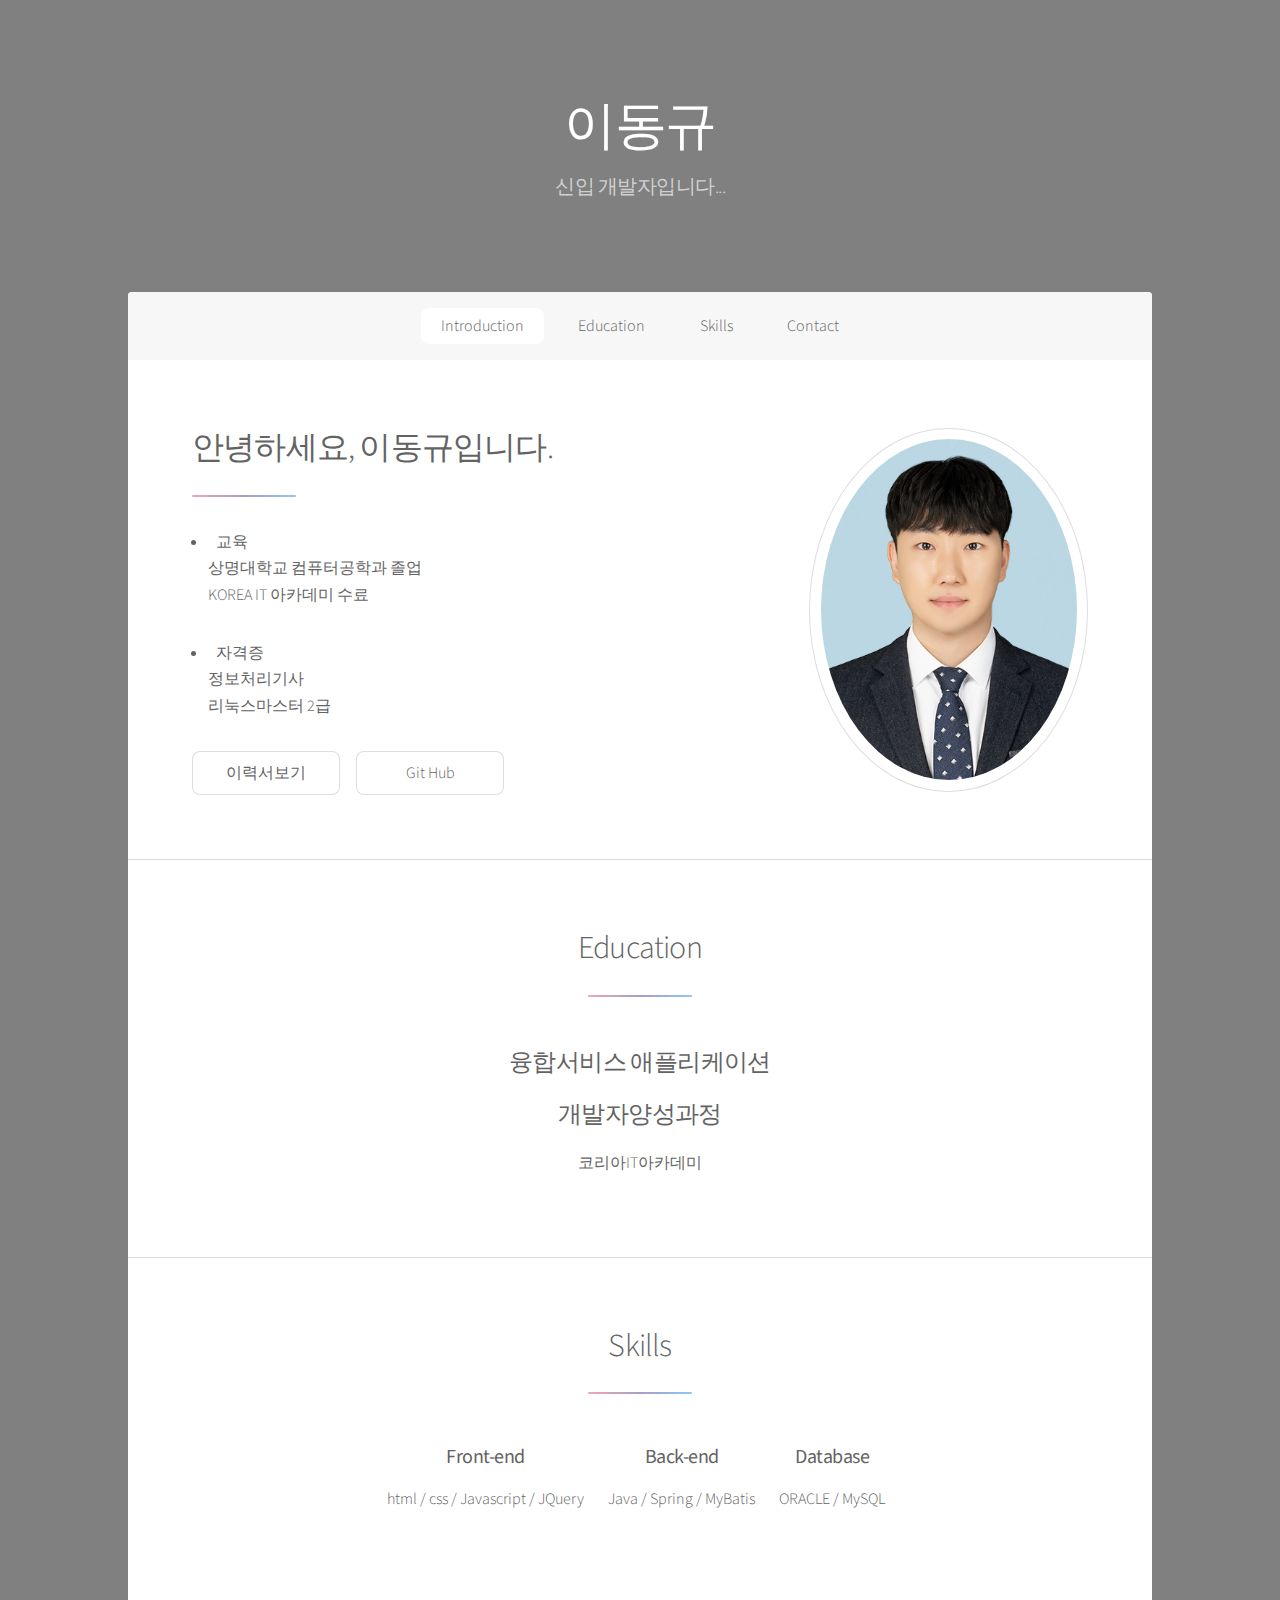
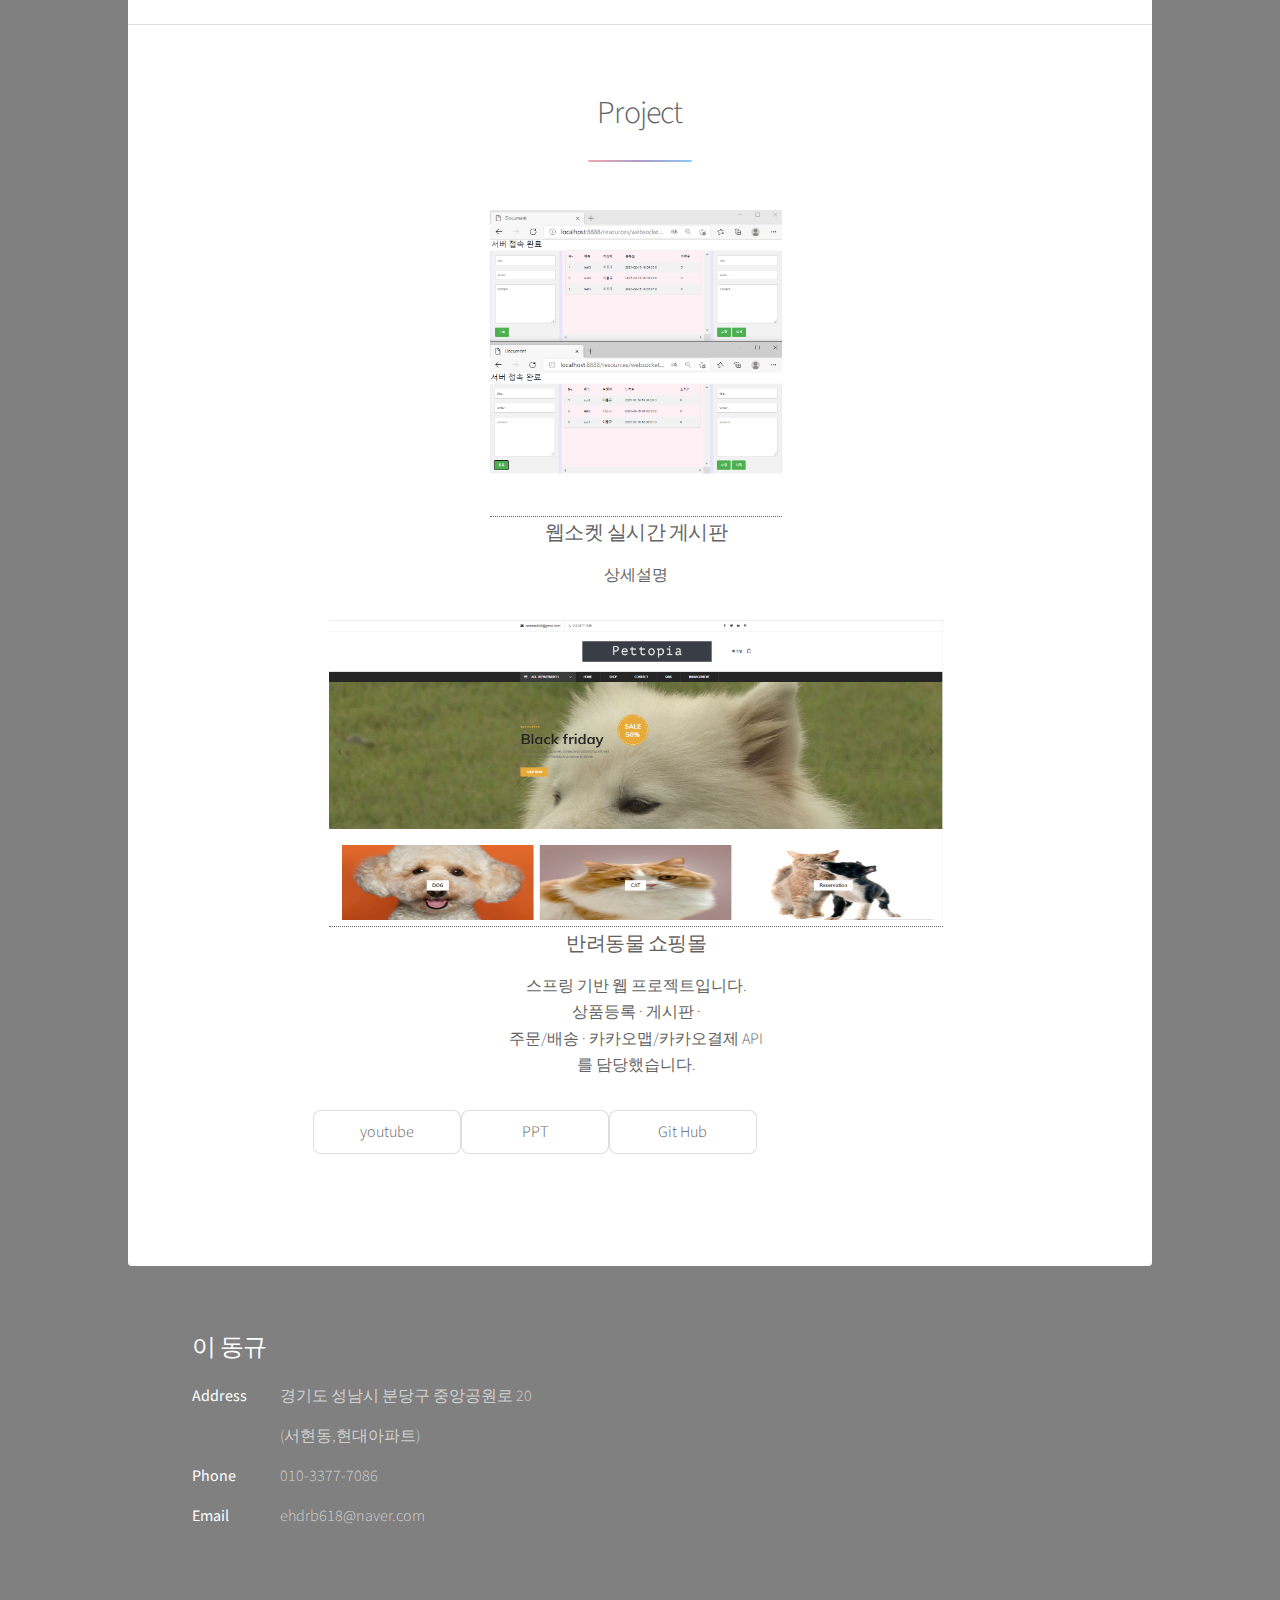
==== index.html @ 0d633e72 "update" ====
<!DOCTYPE HTML>
<!--
	Stellar by HTML5 UP
	html5up.net | @ajlkn
	Free for personal and commercial use under the CCA 3.0 license (html5up.net/license)
-->
<html>
	<head>
		<title>leedongkyu Resume</title>
		<meta charset="utf-8" />
		<meta name="viewport" content="width=device-width, initial-scale=1, user-scalable=no" />
		<link rel="stylesheet" href="assets/css/main.css" />
		<noscript><link rel="stylesheet" href="assets/css/noscript.css" /></noscript>
		<link rel="stylesheet" href="https://cdn.jsdelivr.net/npm/bootstrap@4.5.3/dist/css/bootstrap.min.css" integrity="sha384-TX8t27EcRE3e/ihU7zmQxVncDAy5uIKz4rEkgIXeMed4M0jlfIDPvg6uqKI2xXr2" crossorigin="anonymous">
	
	</head>
	<body class="is-preload">

		<!-- Wrapper -->
			<div id="wrapper">
				<!-- Header -->
					<header id="header" class="alt">
						<h1>이동규</h1>
						<p>신입 개발자입니다...</p>
					</header>
				<!-- Nav -->
					<nav id="nav">
						<ul>
							<li><a href="#intro" class="active">Introduction</a></li>
							<li><a href="#first">Education</a></li>
							<li><a href="#skills">Skills</a></li>
							<li><a href="#cta">Contact</a></li>
						</ul>
					</nav>
				<!-- Main -->
					<div id="main">

						<!-- Introduction -->
							<section id="intro" class="main">
								<div class="spotlight">
									<div class="content">
										<header class="major">
											<h2>안녕하세요, 이동규입니다.</h2>
										</header>
										<ul>
											<li>교육</li>
												상명대학교 컴퓨터공학과 졸업<br>
												KOREA IT 아카데미 수료
												<p></p>
											<li>자격증</li>
												정보처리기사<br>
												리눅스마스터 2급
												<p></p>
										</ul>

										<ul class="actions">
											<li><a href="./resume/Resume.pdf" target="_blank" class="button">이력서보기</a></li>
											<li><a href="https://github.com/qowoeo948" target="_blank" class="button">Git Hub</a></li>
										</ul>
									</div>
									<span class="image"><img src="images/myphoto.jpg" style="overflow: hidden;"/></span>
								</div>
							</section>

						<!-- First Section -->
							<section id="first" class="main special">
								<header class="major"> 
									<h2>Education</h2>
								</header>
								<ul class="features">
									<li>
										<h2>융합서비스 애플리케이션</h2>
										<h2>개발자양성과정</h2>
										<p>코리아IT아카데미</p>
									</li>
								</ul>
							</section>

						<!-- Second Section -->
						<section id="#skills" class="main special">
							<header class="major">
								<h2>Skills</h2>
							</header>
							<div class="features row">
								<article class="col-lg-5">
									<span class="icon fa-file-code"></span>
									<div class="content">
										<h3><strong>Front-end</strong></h3>
										<p>html / css / Javascript / JQuery</p>
									</div>
								</article>
								<article class="col-lg-5">
									<span class="icon brands solid fa-java"></span>
									<div class="content">
										<h3><strong>Back-end</strong></h3>
										<p>Java / Spring / MyBatis</p>
									</div>
								</article>
								<article class="col-lg-5"> 
									<span class="icon solid fa-database"></span>
									<div class="content">
										<h3><strong>Database</strong></h3>
										<p>ORACLE / MySQL</p>
									</div>
								</article>
							</div>
						</section>

						<!-- Get Started -->
							<section id="cta" class="main special">
								<header class="major">
									<h2>Project</h2>
								</header>
								<div class="features row">
									<article class="col-lg-5">
										<a>
											<img src="images/board.PNG" style="width:100%; height:300px;">
										</a>
										<div class="content">
											<h3 class="ko" style="font-size: 20px;"><strong>웹소켓 실시간 게시판</strong></h3>
											<p class="ko" style="font-size: 16px;">
												상세설명
											</p>
										</div>
									</article>

									<article class="col-lg-5">
										<a>
											<img src="images/promain.PNG" style="width:100%; height:300px;">
										</a>
										<div class="content">
											<div class="content mb-4">
												<h3 class="ko"><strong>반려동물 쇼핑몰</strong></h3>
												<p class="ko" style="font-size: 16px;">
													스프링 기반 웹 프로젝트입니다. <br>
													상품등록 · 게시판 · <br>
													주문/배송 · 카카오맵/카카오결제 API <br>
													를 담당했습니다.
												</p>
											</div>
											<ul class="actions" >
												<a href="https://www.youtube.com/watch?v=MXTzlnQUb7g" target="_blank" class="button">youtube</a>
												<a href="./resume/이동규_PetShop(Spring Project)-이동규_01.29.pdf" target="_blank" class="button">PPT</a>
												<a href="https://github.com/qowoeo948/Spring_Project_Petshop" target="_blank" class="button">Git Hub</a>
											</ul>
										</div>
									</article>
								</div>
							</section>
							

					</div>

				<!-- Footer -->
					<footer id="footer">

						<section>
							<h2>이 동규</h2>
							<dl class="alt ko">
								<dt>Address</dt>
								<dd>경기도 성남시 분당구 중앙공원로 20</dd>
								<dd>(서현동,현대아파트)</dd>
								<dt>Phone</dt>
								<dd>010-3377-7086</dd>
								<dt>Email</dt>
								<dd>ehdrb618@naver.com</a></dd>
							</dl>
						</section>
					</footer>

			</div>

		<!-- Scripts -->
			<script src="assets/js/jquery.min.js"></script>
			<script src="assets/js/jquery.scrollex.min.js"></script>
			<script src="assets/js/jquery.scrolly.min.js"></script>
			<script src="assets/js/browser.min.js"></script>
			<script src="assets/js/breakpoints.min.js"></script>
			<script src="assets/js/util.js"></script>
			<script src="assets/js/main.js"></script>

	</body>
</html>
---- assets/css/main.css ----
@import url(fontawesome-all.min.css);
@import "https://fonts.googleapis.com/css?family=Source+Sans+Pro:300,400";

/*
	Stellar by HTML5 UP
	html5up.net | @ajlkn
	Free for personal and commercial use under the CCA 3.0 license (html5up.net/license)
*/

html,
body,
div,
span,
applet,
object,
iframe,
h1,
h2,
h3,
h4,
h5,
h6,
p,
blockquote,
pre,
a,
abbr,
acronym,
address,
big,
cite,
code,
del,
dfn,
em,
img,
ins,
kbd,
q,
s,
samp,
small,
strike,
strong,
sub,
sup,
tt,
var,
b,
u,
i,
center,
dl,
dt,
dd,
ol,
ul,
li,
fieldset,
form,
label,
legend,
table,
caption,
tbody,
tfoot,
thead,
tr,
th,
td,
article,
aside,
canvas,
details,
embed,
figure,
figcaption,
footer,
header,
hgroup,
menu,
nav,
output,
ruby,
section,
summary,
time,
mark,
audio,
video {
  margin: 0;
  padding: 0;
  border: 0;
  font-size: 100%;
  font: inherit;
  vertical-align: baseline;
}

article,
aside,
details,
figcaption,
figure,
footer,
header,
hgroup,
menu,
nav,
section {
  display: block;
}

body {
  line-height: 1;
}

ol,
ul {
  list-style: none;
}

blockquote,
q {
  quotes: none;
}

blockquote:before,
blockquote:after,
q:before,
q:after {
  content: "";
  content: none;
}

table {
  border-collapse: collapse;
  border-spacing: 0;
}

body {
  -webkit-text-size-adjust: none;
}

mark {
  background-color: transparent;
  color: inherit;
}

input::-moz-focus-inner {
  border: 0;
  padding: 0;
}

input,
select,
textarea {
  -moz-appearance: none;
  -webkit-appearance: none;
  -ms-appearance: none;
  appearance: none;
}

/* Basic */

@-ms-viewport {
  width: device-width;
}

body {
  -ms-overflow-style: scrollbar;
}

@media screen and (max-width: 480px) {
  html,
  body {
    min-width: 320px;
  }
}

html {
  box-sizing: border-box;
}

*,
*:before,
*:after {
  box-sizing: inherit;
}


body.is-preload *,
body.is-preload *:before,
body.is-preload *:after {
  -moz-animation: none !important;
  -webkit-animation: none !important;
  -ms-animation: none !important;
  animation: none !important;
  -moz-transition: none !important;
  -webkit-transition: none !important;
  -ms-transition: none !important;
  transition: none !important;
}

/* Type */

body {
  background-color: gray  !important;
  color: rgba(255, 255, 255, 0.65);
}

body,
input,
select,
textarea {
  font-family: "Source Sans Pro", Helvetica, sans-serif;
  font-size: 17pt;
  font-weight: 300;
  line-height: 1.65;
}

@media screen and (max-width: 1680px) {
  body,
  input,
  select,
  textarea {
    font-size: 14pt;
  }
}

@media screen and (max-width: 1280px) {
  body,
  input,
  select,
  textarea {
    font-size: 12pt;
  }
}

@media screen and (max-width: 360px) {
  body,
  input,
  select,
  textarea {
    font-size: 11pt;
  }
}

a {
  -moz-transition: color 0.2s ease, border-bottom 0.2s ease;
  -webkit-transition: color 0.2s ease, border-bottom 0.2s ease;
  -ms-transition: color 0.2s ease, border-bottom 0.2s ease;
  transition: color 0.2s ease, border-bottom 0.2s ease;
  text-decoration: none;
  border-bottom: dotted 1px;
  color: inherit;
}

a:hover {
  border-bottom-color: transparent;
}

strong,
b {
  font-weight: 400;
}

em,
i {
  font-style: italic;
}

p {
  margin: 0 0 2em 0;
}

p.content {
  -moz-columns: 20em 2;
  -webkit-columns: 20em 2;
  -ms-columns: 20em 2;
  columns: 20em 2;
  -moz-column-gap: 2em;
  -webkit-column-gap: 2em;
  -ms-column-gap: 2em;
  column-gap: 2em;
  text-align: justify;
}

h1,
h2,
h3,
h4,
h5,
h6 {
  font-weight: 300;
  line-height: 1.5;
  margin: 0 0 0.7em 0;
  letter-spacing: -0.025em;
}

h1 a,
h2 a,
h3 a,
h4 a,
h5 a,
h6 a {
  color: inherit;
  text-decoration: none;
}

h1 {
  font-size: 2.5em;
  line-height: 1.2;
}

h2 {
  font-size: 1.5em;
}

h3 {
  font-size: 1.25em;
}

h4 {
  font-size: 1.1em;
}

h5 {
  font-size: 0.9em;
}

h6 {
  font-size: 0.7em;
}

@media screen and (max-width: 736px) {
  h1 {
    font-size: 2em;
  }
}

sub {
  font-size: 0.8em;
  position: relative;
  top: 0.5em;
}

sup {
  font-size: 0.8em;
  position: relative;
  top: -0.5em;
}

blockquote {
  border-left: solid 4px;
  font-style: italic;
  margin: 0 0 2em 0;
  padding: 0.5em 0 0.5em 2em;
}

code {
  border-radius: 8px;
  border: solid 1px;
  font-family: "Courier New", monospace;
  font-size: 0.9em;
  margin: 0 0.25em;
  padding: 0.25em 0.65em;
}

pre {
  -webkit-overflow-scrolling: touch;
  font-family: "Courier New", monospace;
  font-size: 0.9em;
  margin: 0 0 2em 0;
}

pre code {
  display: block;
  line-height: 1.75;
  padding: 1em 1.5em;
  overflow-x: auto;
}

hr {
  border: 0;
  border-bottom: solid 1px;
  margin: 2em 0;
}

hr.major {
  margin: 3em 0;
}

.align-left {
  text-align: left;
}

.align-center {
  text-align: center;
}

.align-right {
  text-align: right;
}

input,
select,
textarea {
  color: #ffffff;
}

a:hover {
  color: #ffffff;
}

strong,
b {
  color: #ffffff;
}

h1,
h2,
h3,
h4,
h5,
h6 {
  color: #ffffff;
}

blockquote {
  border-left-color: rgba(255, 255, 255, 0.35);
}

code {
  background: rgba(255, 255, 255, 0.075);
  border-color: rgba(255, 255, 255, 0.35);
}

hr {
  border-bottom-color: rgba(255, 255, 255, 0.35);
}

/* Row */

.row {
  display: flex;
  flex-wrap: wrap;
  box-sizing: border-box;
  align-items: stretch;
}

.row > * {
  box-sizing: border-box;
}

.row.gtr-uniform > * > :last-child {
  margin-bottom: 0;
}

.row.aln-left {
  justify-content: flex-start;
}

.row.aln-center {
  justify-content: center;
}

.row.aln-right {
  justify-content: flex-end;
}

.row.aln-top {
  align-items: flex-start;
}

.row.aln-middle {
  align-items: center;
}

.row.aln-bottom {
  align-items: flex-end;
}

.row > .imp {
  order: -1;
}

.row > .col-1 {
  width: 8.33333%;
}

.row > .off-1 {
  margin-left: 8.33333%;
}

.row > .col-2 {
  width: 16.66667%;
}

.row > .off-2 {
  margin-left: 16.66667%;
}

.row > .col-3 {
  width: 25%;
}

.row > .off-3 {
  margin-left: 25%;
}

.row > .col-4 {
  width: 33.33333%;
}

.row > .off-4 {
  margin-left: 33.33333%;
}

.row > .col-5 {
  width: 41.66667%;
}

.row > .off-5 {
  margin-left: 41.66667%;
}

.row > .col-6 {
  width: 50%;
}

.row > .off-6 {
  margin-left: 50%;
}

.row > .col-7 {
  width: 58.33333%;
}

.row > .off-7 {
  margin-left: 58.33333%;
}

.row > .col-8 {
  width: 66.66667%;
}

.row > .off-8 {
  margin-left: 66.66667%;
}

.row > .col-9 {
  width: 75%;
}

.row > .off-9 {
  margin-left: 75%;
}

.row > .col-10 {
  width: 83.33333%;
}

.row > .off-10 {
  margin-left: 83.33333%;
}

.row > .col-11 {
  width: 91.66667%;
}

.row > .off-11 {
  margin-left: 91.66667%;
}

.row > .col-12 {
  width: 100%;
}

.row > .off-12 {
  margin-left: 100%;
}

.row.gtr-0 {
  margin-top: 0;
  margin-left: 0em;
}

.row.gtr-0 > * {
  padding: 0 0 0 0em;
}

.row.gtr-0.gtr-uniform {
  margin-top: 0em;
}

.row.gtr-0.gtr-uniform > * {
  padding-top: 0em;
}

.row.gtr-25 {
  margin-top: 0;
  margin-left: -0.375em;
}

.row.gtr-25 > * {
  padding: 0 0 0 0.375em;
}

.row.gtr-25.gtr-uniform {
  margin-top: -0.375em;
}

.row.gtr-25.gtr-uniform > * {
  padding-top: 0.375em;
}

.row.gtr-50 {
  margin-top: 0;
  margin-left: -0.75em;
}

.row.gtr-50 > * {
  padding: 0 0 0 0.75em;
}

.row.gtr-50.gtr-uniform {
  margin-top: -0.75em;
}

.row.gtr-50.gtr-uniform > * {
  padding-top: 0.75em;
}

.row {
  margin-top: 0;
  margin-left: -1.5em;
}

.row > * {
  padding: 0 0 0 1.5em;
}

.row.gtr-uniform {
  margin-top: -1.5em;
}

.row.gtr-uniform > * {
  padding-top: 1.5em;
}

.row.gtr-150 {
  margin-top: 0;
  margin-left: -2.25em;
}

.row.gtr-150 > * {
  padding: 0 0 0 2.25em;
}

.row.gtr-150.gtr-uniform {
  margin-top: -2.25em;
}

.row.gtr-150.gtr-uniform > * {
  padding-top: 2.25em;
}

.row.gtr-200 {
  margin-top: 0;
  margin-left: -3em;
}

.row.gtr-200 > * {
  padding: 0 0 0 3em;
}

.row.gtr-200.gtr-uniform {
  margin-top: -3em;
}

.row.gtr-200.gtr-uniform > * {
  padding-top: 3em;
}

@media screen and (max-width: 1680px) {
  .row {
    display: flex;
    flex-wrap: wrap;
    box-sizing: border-box;
    align-items: stretch;
  }

  .row > * {
    box-sizing: border-box;
  }

  .row.gtr-uniform > * > :last-child {
    margin-bottom: 0;
  }

  .row.aln-left {
    justify-content: flex-start;
  }

  .row.aln-center {
    justify-content: center;
  }

  .row.aln-right {
    justify-content: flex-end;
  }

  .row.aln-top {
    align-items: flex-start;
  }

  .row.aln-middle {
    align-items: center;
  }

  .row.aln-bottom {
    align-items: flex-end;
  }

  .row > .imp-xlarge {
    order: -1;
  }

  .row > .col-1-xlarge {
    width: 8.33333%;
  }

  .row > .off-1-xlarge {
    margin-left: 8.33333%;
  }

  .row > .col-2-xlarge {
    width: 16.66667%;
  }

  .row > .off-2-xlarge {
    margin-left: 16.66667%;
  }

  .row > .col-3-xlarge {
    width: 25%;
  }

  .row > .off-3-xlarge {
    margin-left: 25%;
  }

  .row > .col-4-xlarge {
    width: 33.33333%;
  }

  .row > .off-4-xlarge {
    margin-left: 33.33333%;
  }

  .row > .col-5-xlarge {
    width: 41.66667%;
  }

  .row > .off-5-xlarge {
    margin-left: 41.66667%;
  }

  .row > .col-6-xlarge {
    width: 50%;
  }

  .row > .off-6-xlarge {
    margin-left: 50%;
  }

  .row > .col-7-xlarge {
    width: 58.33333%;
  }

  .row > .off-7-xlarge {
    margin-left: 58.33333%;
  }

  .row > .col-8-xlarge {
    width: 66.66667%;
  }

  .row > .off-8-xlarge {
    margin-left: 66.66667%;
  }

  .row > .col-9-xlarge {
    width: 75%;
  }

  .row > .off-9-xlarge {
    margin-left: 75%;
  }

  .row > .col-10-xlarge {
    width: 83.33333%;
  }

  .row > .off-10-xlarge {
    margin-left: 83.33333%;
  }

  .row > .col-11-xlarge {
    width: 91.66667%;
  }

  .row > .off-11-xlarge {
    margin-left: 91.66667%;
  }

  .row > .col-12-xlarge {
    width: 100%;
  }

  .row > .off-12-xlarge {
    margin-left: 100%;
  }

  .row.gtr-0 {
    margin-top: 0;
    margin-left: 0em;
  }

  .row.gtr-0 > * {
    padding: 0 0 0 0em;
  }

  .row.gtr-0.gtr-uniform {
    margin-top: 0em;
  }

  .row.gtr-0.gtr-uniform > * {
    padding-top: 0em;
  }

  .row.gtr-25 {
    margin-top: 0;
    margin-left: -0.375em;
  }

  .row.gtr-25 > * {
    padding: 0 0 0 0.375em;
  }

  .row.gtr-25.gtr-uniform {
    margin-top: -0.375em;
  }

  .row.gtr-25.gtr-uniform > * {
    padding-top: 0.375em;
  }

  .row.gtr-50 {
    margin-top: 0;
    margin-left: -0.75em;
  }

  .row.gtr-50 > * {
    padding: 0 0 0 0.75em;
  }

  .row.gtr-50.gtr-uniform {
    margin-top: -0.75em;
  }

  .row.gtr-50.gtr-uniform > * {
    padding-top: 0.75em;
  }

  .row {
    margin-top: 0;
    margin-left: -1.5em;
  }

  .row > * {
    padding: 0 0 0 1.5em;
  }

  .row.gtr-uniform {
    margin-top: -1.5em;
  }

  .row.gtr-uniform > * {
    padding-top: 1.5em;
  }

  .row.gtr-150 {
    margin-top: 0;
    margin-left: -2.25em;
  }

  .row.gtr-150 > * {
    padding: 0 0 0 2.25em;
  }

  .row.gtr-150.gtr-uniform {
    margin-top: -2.25em;
  }

  .row.gtr-150.gtr-uniform > * {
    padding-top: 2.25em;
  }

  .row.gtr-200 {
    margin-top: 0;
    margin-left: -3em;
  }

  .row.gtr-200 > * {
    padding: 0 0 0 3em;
  }

  .row.gtr-200.gtr-uniform {
    margin-top: -3em;
  }

  .row.gtr-200.gtr-uniform > * {
    padding-top: 3em;
  }
}

@media screen and (max-width: 1280px) {
  .row {
    display: flex;
    flex-wrap: wrap;
    box-sizing: border-box;
    align-items: stretch;
  }

  .row > * {
    box-sizing: border-box;
  }

  .row.gtr-uniform > * > :last-child {
    margin-bottom: 0;
  }

  .row.aln-left {
    justify-content: flex-start;
  }

  .row.aln-center {
    justify-content: center;
  }

  .row.aln-right {
    justify-content: flex-end;
  }

  .row.aln-top {
    align-items: flex-start;
  }

  .row.aln-middle {
    align-items: center;
  }

  .row.aln-bottom {
    align-items: flex-end;
  }

  .row > .imp-large {
    order: -1;
  }

  .row > .col-1-large {
    width: 8.33333%;
  }

  .row > .off-1-large {
    margin-left: 8.33333%;
  }

  .row > .col-2-large {
    width: 16.66667%;
  }

  .row > .off-2-large {
    margin-left: 16.66667%;
  }

  .row > .col-3-large {
    width: 25%;
  }

  .row > .off-3-large {
    margin-left: 25%;
  }

  .row > .col-4-large {
    width: 33.33333%;
  }

  .row > .off-4-large {
    margin-left: 33.33333%;
  }

  .row > .col-5-large {
    width: 41.66667%;
  }

  .row > .off-5-large {
    margin-left: 41.66667%;
  }

  .row > .col-6-large {
    width: 50%;
  }

  .row > .off-6-large {
    margin-left: 50%;
  }

  .row > .col-7-large {
    width: 58.33333%;
  }

  .row > .off-7-large {
    margin-left: 58.33333%;
  }

  .row > .col-8-large {
    width: 66.66667%;
  }

  .row > .off-8-large {
    margin-left: 66.66667%;
  }

  .row > .col-9-large {
    width: 75%;
  }

  .row > .off-9-large {
    margin-left: 75%;
  }

  .row > .col-10-large {
    width: 83.33333%;
  }

  .row > .off-10-large {
    margin-left: 83.33333%;
  }

  .row > .col-11-large {
    width: 91.66667%;
  }

  .row > .off-11-large {
    margin-left: 91.66667%;
  }

  .row > .col-12-large {
    width: 100%;
  }

  .row > .off-12-large {
    margin-left: 100%;
  }

  .row.gtr-0 {
    margin-top: 0;
    margin-left: 0em;
  }

  .row.gtr-0 > * {
    padding: 0 0 0 0em;
  }

  .row.gtr-0.gtr-uniform {
    margin-top: 0em;
  }

  .row.gtr-0.gtr-uniform > * {
    padding-top: 0em;
  }

  .row.gtr-25 {
    margin-top: 0;
    margin-left: -0.375em;
  }

  .row.gtr-25 > * {
    padding: 0 0 0 0.375em;
  }

  .row.gtr-25.gtr-uniform {
    margin-top: -0.375em;
  }

  .row.gtr-25.gtr-uniform > * {
    padding-top: 0.375em;
  }

  .row.gtr-50 {
    margin-top: 0;
    margin-left: -0.75em;
  }

  .row.gtr-50 > * {
    padding: 0 0 0 0.75em;
  }

  .row.gtr-50.gtr-uniform {
    margin-top: -0.75em;
  }

  .row.gtr-50.gtr-uniform > * {
    padding-top: 0.75em;
  }

  .row {
    margin-top: 0;
    margin-left: -1.5em;
  }

  .row > * {
    padding: 0 0 0 1.5em;
  }

  .row.gtr-uniform {
    margin-top: -1.5em;
  }

  .row.gtr-uniform > * {
    padding-top: 1.5em;
  }

  .row.gtr-150 {
    margin-top: 0;
    margin-left: -2.25em;
  }

  .row.gtr-150 > * {
    padding: 0 0 0 2.25em;
  }

  .row.gtr-150.gtr-uniform {
    margin-top: -2.25em;
  }

  .row.gtr-150.gtr-uniform > * {
    padding-top: 2.25em;
  }

  .row.gtr-200 {
    margin-top: 0;
    margin-left: -3em;
  }

  .row.gtr-200 > * {
    padding: 0 0 0 3em;
  }

  .row.gtr-200.gtr-uniform {
    margin-top: -3em;
  }

  .row.gtr-200.gtr-uniform > * {
    padding-top: 3em;
  }
}

@media screen and (max-width: 980px) {
  .row {
    display: flex;
    flex-wrap: wrap;
    box-sizing: border-box;
    align-items: stretch;
  }

  .row > * {
    box-sizing: border-box;
  }

  .row.gtr-uniform > * > :last-child {
    margin-bottom: 0;
  }

  .row.aln-left {
    justify-content: flex-start;
  }

  .row.aln-center {
    justify-content: center;
  }

  .row.aln-right {
    justify-content: flex-end;
  }

  .row.aln-top {
    align-items: flex-start;
  }

  .row.aln-middle {
    align-items: center;
  }

  .row.aln-bottom {
    align-items: flex-end;
  }

  .row > .imp-medium {
    order: -1;
  }

  .row > .col-1-medium {
    width: 8.33333%;
  }

  .row > .off-1-medium {
    margin-left: 8.33333%;
  }

  .row > .col-2-medium {
    width: 16.66667%;
  }

  .row > .off-2-medium {
    margin-left: 16.66667%;
  }

  .row > .col-3-medium {
    width: 25%;
  }

  .row > .off-3-medium {
    margin-left: 25%;
  }

  .row > .col-4-medium {
    width: 33.33333%;
  }

  .row > .off-4-medium {
    margin-left: 33.33333%;
  }

  .row > .col-5-medium {
    width: 41.66667%;
  }

  .row > .off-5-medium {
    margin-left: 41.66667%;
  }

  .row > .col-6-medium {
    width: 50%;
  }

  .row > .off-6-medium {
    margin-left: 50%;
  }

  .row > .col-7-medium {
    width: 58.33333%;
  }

  .row > .off-7-medium {
    margin-left: 58.33333%;
  }

  .row > .col-8-medium {
    width: 66.66667%;
  }

  .row > .off-8-medium {
    margin-left: 66.66667%;
  }

  .row > .col-9-medium {
    width: 75%;
  }

  .row > .off-9-medium {
    margin-left: 75%;
  }

  .row > .col-10-medium {
    width: 83.33333%;
  }

  .row > .off-10-medium {
    margin-left: 83.33333%;
  }

  .row > .col-11-medium {
    width: 91.66667%;
  }

  .row > .off-11-medium {
    margin-left: 91.66667%;
  }

  .row > .col-12-medium {
    width: 100%;
  }

  .row > .off-12-medium {
    margin-left: 100%;
  }

  .row.gtr-0 {
    margin-top: 0;
    margin-left: 0em;
  }

  .row.gtr-0 > * {
    padding: 0 0 0 0em;
  }

  .row.gtr-0.gtr-uniform {
    margin-top: 0em;
  }

  .row.gtr-0.gtr-uniform > * {
    padding-top: 0em;
  }

  .row.gtr-25 {
    margin-top: 0;
    margin-left: -0.375em;
  }

  .row.gtr-25 > * {
    padding: 0 0 0 0.375em;
  }

  .row.gtr-25.gtr-uniform {
    margin-top: -0.375em;
  }

  .row.gtr-25.gtr-uniform > * {
    padding-top: 0.375em;
  }

  .row.gtr-50 {
    margin-top: 0;
    margin-left: -0.75em;
  }

  .row.gtr-50 > * {
    padding: 0 0 0 0.75em;
  }

  .row.gtr-50.gtr-uniform {
    margin-top: -0.75em;
  }

  .row.gtr-50.gtr-uniform > * {
    padding-top: 0.75em;
  }

  .row {
    margin-top: 0;
    margin-left: -1.5em;
  }

  .row > * {
    padding: 0 0 0 1.5em;
  }

  .row.gtr-uniform {
    margin-top: -1.5em;
  }

  .row.gtr-uniform > * {
    padding-top: 1.5em;
  }

  .row.gtr-150 {
    margin-top: 0;
    margin-left: -2.25em;
  }

  .row.gtr-150 > * {
    padding: 0 0 0 2.25em;
  }

  .row.gtr-150.gtr-uniform {
    margin-top: -2.25em;
  }

  .row.gtr-150.gtr-uniform > * {
    padding-top: 2.25em;
  }

  .row.gtr-200 {
    margin-top: 0;
    margin-left: -3em;
  }

  .row.gtr-200 > * {
    padding: 0 0 0 3em;
  }

  .row.gtr-200.gtr-uniform {
    margin-top: -3em;
  }

  .row.gtr-200.gtr-uniform > * {
    padding-top: 3em;
  }
}

@media screen and (max-width: 736px) {
  .row {
    display: flex;
    flex-wrap: wrap;
    box-sizing: border-box;
    align-items: stretch;
  }

  .row > * {
    box-sizing: border-box;
  }

  .row.gtr-uniform > * > :last-child {
    margin-bottom: 0;
  }

  .row.aln-left {
    justify-content: flex-start;
  }

  .row.aln-center {
    justify-content: center;
  }

  .row.aln-right {
    justify-content: flex-end;
  }

  .row.aln-top {
    align-items: flex-start;
  }

  .row.aln-middle {
    align-items: center;
  }

  .row.aln-bottom {
    align-items: flex-end;
  }

  .row > .imp-small {
    order: -1;
  }

  .row > .col-1-small {
    width: 8.33333%;
  }

  .row > .off-1-small {
    margin-left: 8.33333%;
  }

  .row > .col-2-small {
    width: 16.66667%;
  }

  .row > .off-2-small {
    margin-left: 16.66667%;
  }

  .row > .col-3-small {
    width: 25%;
  }

  .row > .off-3-small {
    margin-left: 25%;
  }

  .row > .col-4-small {
    width: 33.33333%;
  }

  .row > .off-4-small {
    margin-left: 33.33333%;
  }

  .row > .col-5-small {
    width: 41.66667%;
  }

  .row > .off-5-small {
    margin-left: 41.66667%;
  }

  .row > .col-6-small {
    width: 50%;
  }

  .row > .off-6-small {
    margin-left: 50%;
  }

  .row > .col-7-small {
    width: 58.33333%;
  }

  .row > .off-7-small {
    margin-left: 58.33333%;
  }

  .row > .col-8-small {
    width: 66.66667%;
  }

  .row > .off-8-small {
    margin-left: 66.66667%;
  }

  .row > .col-9-small {
    width: 75%;
  }

  .row > .off-9-small {
    margin-left: 75%;
  }

  .row > .col-10-small {
    width: 83.33333%;
  }

  .row > .off-10-small {
    margin-left: 83.33333%;
  }

  .row > .col-11-small {
    width: 91.66667%;
  }

  .row > .off-11-small {
    margin-left: 91.66667%;
  }

  .row > .col-12-small {
    width: 100%;
  }

  .row > .off-12-small {
    margin-left: 100%;
  }

  .row.gtr-0 {
    margin-top: 0;
    margin-left: 0em;
  }

  .row.gtr-0 > * {
    padding: 0 0 0 0em;
  }

  .row.gtr-0.gtr-uniform {
    margin-top: 0em;
  }

  .row.gtr-0.gtr-uniform > * {
    padding-top: 0em;
  }

  .row.gtr-25 {
    margin-top: 0;
    margin-left: -0.25em;
  }

  .row.gtr-25 > * {
    padding: 0 0 0 0.25em;
  }

  .row.gtr-25.gtr-uniform {
    margin-top: -0.25em;
  }

  .row.gtr-25.gtr-uniform > * {
    padding-top: 0.25em;
  }

  .row.gtr-50 {
    margin-top: 0;
    margin-left: -0.5em;
  }

  .row.gtr-50 > * {
    padding: 0 0 0 0.5em;
  }

  .row.gtr-50.gtr-uniform {
    margin-top: -0.5em;
  }

  .row.gtr-50.gtr-uniform > * {
    padding-top: 0.5em;
  }

  .row {
    margin-top: 0;
    margin-left: -1em;
  }

  .row > * {
    padding: 0 0 0 1em;
  }

  .row.gtr-uniform {
    margin-top: -1em;
  }

  .row.gtr-uniform > * {
    padding-top: 1em;
  }

  .row.gtr-150 {
    margin-top: 0;
    margin-left: -1.5em;
  }

  .row.gtr-150 > * {
    padding: 0 0 0 1.5em;
  }

  .row.gtr-150.gtr-uniform {
    margin-top: -1.5em;
  }

  .row.gtr-150.gtr-uniform > * {
    padding-top: 1.5em;
  }

  .row.gtr-200 {
    margin-top: 0;
    margin-left: -2em;
  }

  .row.gtr-200 > * {
    padding: 0 0 0 2em;
  }

  .row.gtr-200.gtr-uniform {
    margin-top: -2em;
  }

  .row.gtr-200.gtr-uniform > * {
    padding-top: 2em;
  }
}

@media screen and (max-width: 480px) {
  .row {
    display: flex;
    flex-wrap: wrap;
    box-sizing: border-box;
    align-items: stretch;
  }

  .row > * {
    box-sizing: border-box;
  }

  .row.gtr-uniform > * > :last-child {
    margin-bottom: 0;
  }

  .row.aln-left {
    justify-content: flex-start;
  }

  .row.aln-center {
    justify-content: center;
  }

  .row.aln-right {
    justify-content: flex-end;
  }

  .row.aln-top {
    align-items: flex-start;
  }

  .row.aln-middle {
    align-items: center;
  }

  .row.aln-bottom {
    align-items: flex-end;
  }

  .row > .imp-xsmall {
    order: -1;
  }

  .row > .col-1-xsmall {
    width: 8.33333%;
  }

  .row > .off-1-xsmall {
    margin-left: 8.33333%;
  }

  .row > .col-2-xsmall {
    width: 16.66667%;
  }

  .row > .off-2-xsmall {
    margin-left: 16.66667%;
  }

  .row > .col-3-xsmall {
    width: 25%;
  }

  .row > .off-3-xsmall {
    margin-left: 25%;
  }

  .row > .col-4-xsmall {
    width: 33.33333%;
  }

  .row > .off-4-xsmall {
    margin-left: 33.33333%;
  }

  .row > .col-5-xsmall {
    width: 41.66667%;
  }

  .row > .off-5-xsmall {
    margin-left: 41.66667%;
  }

  .row > .col-6-xsmall {
    width: 50%;
  }

  .row > .off-6-xsmall {
    margin-left: 50%;
  }

  .row > .col-7-xsmall {
    width: 58.33333%;
  }

  .row > .off-7-xsmall {
    margin-left: 58.33333%;
  }

  .row > .col-8-xsmall {
    width: 66.66667%;
  }

  .row > .off-8-xsmall {
    margin-left: 66.66667%;
  }

  .row > .col-9-xsmall {
    width: 75%;
  }

  .row > .off-9-xsmall {
    margin-left: 75%;
  }

  .row > .col-10-xsmall {
    width: 83.33333%;
  }

  .row > .off-10-xsmall {
    margin-left: 83.33333%;
  }

  .row > .col-11-xsmall {
    width: 91.66667%;
  }

  .row > .off-11-xsmall {
    margin-left: 91.66667%;
  }

  .row > .col-12-xsmall {
    width: 100%;
  }

  .row > .off-12-xsmall {
    margin-left: 100%;
  }

  .row.gtr-0 {
    margin-top: 0;
    margin-left: 0em;
  }

  .row.gtr-0 > * {
    padding: 0 0 0 0em;
  }

  .row.gtr-0.gtr-uniform {
    margin-top: 0em;
  }

  .row.gtr-0.gtr-uniform > * {
    padding-top: 0em;
  }

  .row.gtr-25 {
    margin-top: 0;
    margin-left: -0.3125em;
  }

  .row.gtr-25 > * {
    padding: 0 0 0 0.3125em;
  }

  .row.gtr-25.gtr-uniform {
    margin-top: -0.3125em;
  }

  .row.gtr-25.gtr-uniform > * {
    padding-top: 0.3125em;
  }

  .row.gtr-50 {
    margin-top: 0;
    margin-left: -0.625em;
  }

  .row.gtr-50 > * {
    padding: 0 0 0 0.625em;
  }

  .row.gtr-50.gtr-uniform {
    margin-top: -0.625em;
  }

  .row.gtr-50.gtr-uniform > * {
    padding-top: 0.625em;
  }

  .row {
    margin-top: 0;
    margin-left: -1.25em;
  }

  .row > * {
    padding: 0 0 0 1.25em;
  }

  .row.gtr-uniform {
    margin-top: -1.25em;
  }

  .row.gtr-uniform > * {
    padding-top: 1.25em;
  }

  .row.gtr-150 {
    margin-top: 0;
    margin-left: -1.875em;
  }

  .row.gtr-150 > * {
    padding: 0 0 0 1.875em;
  }

  .row.gtr-150.gtr-uniform {
    margin-top: -1.875em;
  }

  .row.gtr-150.gtr-uniform > * {
    padding-top: 1.875em;
  }

  .row.gtr-200 {
    margin-top: 0;
    margin-left: -2.5em;
  }

  .row.gtr-200 > * {
    padding: 0 0 0 2.5em;
  }

  .row.gtr-200.gtr-uniform {
    margin-top: -2.5em;
  }

  .row.gtr-200.gtr-uniform > * {
    padding-top: 2.5em;
  }
}

/* Box */

.box {
  border-radius: 8px;
  border: solid;
  margin-bottom: 2em;
  padding: 1.5em;
}

.box > :last-child,
.box > :last-child > :last-child,
.box > :last-child > :last-child > :last-child {
  margin-bottom: 0;
}

.box.alt {
  border: 0;
  border-radius: 0;
  padding: 0;
}

.box {
  border-color: rgba(255, 255, 255, 0.35);
}

/* Button */

input[type="submit"],
input[type="reset"],
input[type="button"],
button,
.button {
  -moz-appearance: none;
  -webkit-appearance: none;
  -ms-appearance: none;
  appearance: none;
  -moz-transition: background-color 0.2s ease-in-out, color 0.2s ease-in-out;
  -webkit-transition: background-color 0.2s ease-in-out, color 0.2s ease-in-out;
  -ms-transition: background-color 0.2s ease-in-out, color 0.2s ease-in-out;
  transition: background-color 0.2s ease-in-out, color 0.2s ease-in-out;
  border-radius: 8px;
  border: 0;
  cursor: pointer;
  display: inline-block;
  font-weight: 300;
  height: 2.75em;
  line-height: 2.75em;
  min-width: 9.25em;
  padding: 0 1.5em;
  text-align: center;
  text-decoration: none;
  white-space: nowrap;
}

input[type="submit"].icon,
input[type="reset"].icon,
input[type="button"].icon,
button.icon,
.button.icon {
  padding-left: 1.35em;
}

input[type="submit"].icon:before,
input[type="reset"].icon:before,
input[type="button"].icon:before,
button.icon:before,
.button.icon:before {
  margin-right: 0.5em;
}

input[type="submit"].fit,
input[type="reset"].fit,
input[type="button"].fit,
button.fit,
.button.fit {
  width: 100%;
}

input[type="submit"].small,
input[type="reset"].small,
input[type="button"].small,
button.small,
.button.small {
  font-size: 0.8em;
}

input[type="submit"].large,
input[type="reset"].large,
input[type="button"].large,
button.large,
.button.large {
  font-size: 1.35em;
}

input[type="submit"].disabled,
input[type="submit"]:disabled,
input[type="reset"].disabled,
input[type="reset"]:disabled,
input[type="button"].disabled,
input[type="button"]:disabled,
button.disabled,
button:disabled,
.button.disabled,
.button:disabled {
  pointer-events: none;
  opacity: 0.25;
}

@media screen and (max-width: 736px) {
  input[type="submit"],
  input[type="reset"],
  input[type="button"],
  button,
  .button {
    min-width: 0;
  }
}

input[type="submit"],
input[type="reset"],
input[type="button"],
button,
.button {
  background-color: transparent;
  box-shadow: inset 0 0 0 1px rgba(255, 255, 255, 0.35);
  color: #ffffff !important;
}

input[type="submit"]:hover,
input[type="reset"]:hover,
input[type="button"]:hover,
button:hover,
.button:hover {
  background-color: rgba(255, 255, 255, 0.075);
}

input[type="submit"]:active,
input[type="reset"]:active,
input[type="button"]:active,
button:active,
.button:active {
  background-color: rgba(255, 255, 255, 0.2);
}

input[type="submit"].icon:before,
input[type="reset"].icon:before,
input[type="button"].icon:before,
button.icon:before,
.button.icon:before {
  color: rgba(255, 255, 255, 0.5);
}

input[type="submit"].primary,
input[type="reset"].primary,
input[type="button"].primary,
button.primary,
.button.primary {
  background-color: #8cc9f0;
  color: #ffffff !important;
  box-shadow: none;
}

input[type="submit"].primary:hover,
input[type="reset"].primary:hover,
input[type="button"].primary:hover,
button.primary:hover,
.button.primary:hover {
  background-color: #9acff2;
}

input[type="submit"].primary:active,
input[type="reset"].primary:active,
input[type="button"].primary:active,
button.primary:active,
.button.primary:active {
  background-color: #7ec3ee;
}

input[type="submit"].primary.icon:before,
input[type="reset"].primary.icon:before,
input[type="button"].primary.icon:before,
button.primary.icon:before,
.button.primary.icon:before {
  color: #ffffff !important;
}

/* Form */

form {
  margin: 0 0 2em 0;
}

label {
  display: block;
  font-size: 0.9em;
  font-weight: 400;
  margin: 0 0 1em 0;
}

input[type="text"],
input[type="password"],
input[type="email"],
select,
textarea {
  -moz-appearance: none;
  -webkit-appearance: none;
  -ms-appearance: none;
  appearance: none;
  border-radius: 8px;
  border: solid 1px;
  color: inherit;
  display: block;
  outline: 0;
  padding: 0 1em;
  text-decoration: none;
  width: 100%;
}

input[type="text"]:invalid,
input[type="password"]:invalid,
input[type="email"]:invalid,
select:invalid,
textarea:invalid {
  box-shadow: none;
}

select {
  background-size: 1.25rem;
  background-repeat: no-repeat;
  background-position: calc(100% - 1rem) center;
  height: 2.75em;
  padding-right: 2.75em;
  text-overflow: ellipsis;
}

select:focus::-ms-value {
  background-color: transparent;
}

select::-ms-expand {
  display: none;
}

input[type="text"],
input[type="password"],
input[type="email"],
select {
  height: 2.75em;
}

textarea {
  padding: 0.75em 1em;
}

input[type="checkbox"],
input[type="radio"] {
  -moz-appearance: none;
  -webkit-appearance: none;
  -ms-appearance: none;
  appearance: none;
  display: block;
  float: left;
  margin-right: -2em;
  opacity: 0;
  width: 1em;
  z-index: -1;
}

input[type="checkbox"] + label,
input[type="radio"] + label {
  text-decoration: none;
  cursor: pointer;
  display: inline-block;
  font-size: 1em;
  font-weight: 300;
  padding-left: 2.4em;
  padding-right: 0.75em;
  position: relative;
}

input[type="checkbox"] + label:before,
input[type="radio"] + label:before {
  -moz-osx-font-smoothing: grayscale;
  -webkit-font-smoothing: antialiased;
  display: inline-block;
  font-style: normal;
  font-variant: normal;
  text-rendering: auto;
  line-height: 1;
  text-transform: none !important;
  font-family: "Font Awesome 5 Free";
  font-weight: 900;
}

input[type="checkbox"] + label:before,
input[type="radio"] + label:before {
  border-radius: 8px;
  border: solid 1px;
  content: "";
  display: inline-block;
  font-size: 0.8em;
  height: 2.0625em;
  left: 0;
  line-height: 2.0625em;
  position: absolute;
  text-align: center;
  top: 0;
  width: 2.0625em;
}

input[type="checkbox"]:checked + label:before,
input[type="radio"]:checked + label:before {
  content: "\f00c";
}

input[type="checkbox"] + label:before {
  border-radius: 8px;
}

input[type="radio"] + label:before {
  border-radius: 100%;
}

::-webkit-input-placeholder {
  opacity: 1;
}

:-moz-placeholder {
  opacity: 1;
}

::-moz-placeholder {
  opacity: 1;
}

:-ms-input-placeholder {
  opacity: 1;
}

label {
  color: #ffffff;
}

input[type="text"],
input[type="password"],
input[type="email"],
select,
textarea {
  background-color: rgba(255, 255, 255, 0.075);
  border-color: rgba(255, 255, 255, 0.35);
}

input[type="text"]:focus,
input[type="password"]:focus,
input[type="email"]:focus,
select:focus,
textarea:focus {
  border-color: #8cc9f0;
  box-shadow: 0 0 0 1px #8cc9f0;
}

select {
  background-image: url("data:image/svg+xml;charset=utf8,%3Csvg xmlns='http://www.w3.org/2000/svg' width='40' height='40' preserveAspectRatio='none' viewBox='0 0 40 40'%3E%3Cpath d='M9.4,12.3l10.4,10.4l10.4-10.4c0.2-0.2,0.5-0.4,0.9-0.4c0.3,0,0.6,0.1,0.9,0.4l3.3,3.3c0.2,0.2,0.4,0.5,0.4,0.9 c0,0.4-0.1,0.6-0.4,0.9L20.7,31.9c-0.2,0.2-0.5,0.4-0.9,0.4c-0.3,0-0.6-0.1-0.9-0.4L4.3,17.3c-0.2-0.2-0.4-0.5-0.4-0.9 c0-0.4,0.1-0.6,0.4-0.9l3.3-3.3c0.2-0.2,0.5-0.4,0.9-0.4S9.1,12.1,9.4,12.3z' fill='rgba(255, 255, 255, 0.35)' /%3E%3C/svg%3E");
}

select option {
  color: #ffffff;
  background: #935d8c;
}

input[type="checkbox"] + label,
input[type="radio"] + label {
  color: rgba(255, 255, 255, 0.65);
}

input[type="checkbox"] + label:before,
input[type="radio"] + label:before {
  background: rgba(255, 255, 255, 0.075);
  border-color: rgba(255, 255, 255, 0.35);
}

input[type="checkbox"]:checked + label:before,
input[type="radio"]:checked + label:before {
  background-color: #ffffff;
  border-color: #ffffff;
  color: #935d8c;
}

input[type="checkbox"]:focus + label:before,
input[type="radio"]:focus + label:before {
  border-color: #8cc9f0;
  box-shadow: 0 0 0 1px #8cc9f0;
}

::-webkit-input-placeholder {
  color: rgba(255, 255, 255, 0.5) !important;
}

:-moz-placeholder {
  color: rgba(255, 255, 255, 0.5) !important;
}

::-moz-placeholder {
  color: rgba(255, 255, 255, 0.5) !important;
}

:-ms-input-placeholder {
  color: rgba(255, 255, 255, 0.5) !important;
}

.formerize-placeholder {
  color: rgba(255, 255, 255, 0.5) !important;
}

/* Icon */

.icon {
  text-decoration: none;
  -moz-transition: background-color 0.2s ease-in-out, color 0.2s ease-in-out;
  -webkit-transition: background-color 0.2s ease-in-out, color 0.2s ease-in-out;
  -ms-transition: background-color 0.2s ease-in-out, color 0.2s ease-in-out;
  transition: background-color 0.2s ease-in-out, color 0.2s ease-in-out;
  border-bottom: none;
  position: relative;
}

.icon:before {
  -moz-osx-font-smoothing: grayscale;
  -webkit-font-smoothing: antialiased;
  display: inline-block;
  font-style: normal;
  font-variant: normal;
  text-rendering: auto;
  line-height: 1;
  text-transform: none !important;
  font-family: "Font Awesome 5 Free";
  font-weight: 400;
}

.icon > .label {
  display: none;
}

.icon:before {
  line-height: solid;
}

.icon.solid:before {
  font-weight: 900;
}

.icon.brands:before {
  font-family: "Font Awesome 5 Brands";
}

.icon.major {
  border: solid 1px;
  display: inline-block;
  border-radius: 100%;
  padding: 0.65em;
  margin: 0 0 2em 0;
  cursor: default;
}

.icon.major:before {
  display: inline-block;
  font-size: 6.25rem;
  width: 2.25em;
  height: 2.25em;
  line-height: 2.2em;
  border-radius: 100%;
  border: solid 1px;
  text-align: center;
}

.icon.alt {
  display: inline-block;
  border: solid 1px;
  border-radius: 100%;
}

.icon.alt:before {
  display: block;
  font-size: 1.25em;
  width: 2em;
  height: 2em;
  text-align: center;
  line-height: 2em;
}

.icon.style1 {
  color: #efa8b0;
}

.icon.style2 {
  color: #c79cc8;
}

.icon.style3 {
  color: #a89cc8;
}

.icon.style4 {
  color: #9bb2e1;
}

.icon.style5 {
  color: #8cc9f0;
}

@media screen and (max-width: 1680px) {
  .icon.major:before {
    font-size: 5.5rem;
  }
}

@media screen and (max-width: 1280px) {
  .icon.major:before {
    font-size: 4.75rem;
  }
}

@media screen and (max-width: 736px) {
  .icon.major {
    margin: 0 0 1.5em 0;
    padding: 0.35em;
  }

  .icon.major:before {
    font-size: 3.5rem;
  }
}

.icon.major {
  border-color: rgba(255, 255, 255, 0.35);
}

.icon.major:before {
  border-color: rgba(255, 255, 255, 0.35);
}

.icon.alt {
  border-color: rgba(255, 255, 255, 0.35);
  color: #ffffff;
}

.icon.alt:hover {
  background-color: rgba(255, 255, 255, 0.075);
}

.icon.alt:active {
  background-color: rgba(255, 255, 255, 0.2);
}

/* Image */

.image {
  border-radius: 8px;
  border: 0;
  display: inline-block;
  position: relative;
}

.image img {
  border-radius: 8px;
  display: block;
}

.image.left,
.image.right {
  max-width: 40%;
}

.image.left img,
.image.right img {
  width: 100%;
}

.image.left {
  float: left;
  margin: 0 1.5em 1em 0;
  top: 0.25em;
}

.image.right {
  float: right;
  margin: 0 0 1em 1.5em;
  top: 0.25em;
}

.image.fit {
  display: block;
  margin: 0 0 2em 0;
  width: 100%;
}

.image.fit img {
  width: 100%;
}

.image.main {
  display: block;
  margin: 0 0 3em 0;
  width: 100%;
}

.image.main img {
  width: 100%;
}

/* List */

ol {
  list-style: decimal;
  margin: 0 0 2em 0;
  padding-left: 1.25em;
}

ol li {
  padding-left: 0.25em;
}

ul {
  list-style: disc;
  margin: 0 0 2em 0;
  padding-left: 1em;
}

ul li {
  padding-left: 0.5em;
}

ul.alt {
  list-style: none;
  padding-left: 0;
}

ul.alt li {
  border-top: solid 1px;
  padding: 0.5em 0;
}

ul.alt li:first-child {
  border-top: 0;
  padding-top: 0;
}

dl {
  margin: 0 0 2em 0;
}

dl dt {
  display: block;
  font-weight: 400;
  margin: 0 0 1em 0;
}

dl dd {
  margin-left: 2em;
}

dl.alt dt {
  display: block;
  width: 3em;
  margin: 0;
  clear: left;
  float: left;
}

dl.alt dd {
  margin: 0 0 0.85em 5.5em;
}

dl.alt:after {
  content: "";
  display: block;
  clear: both;
}

ul.alt li {
  border-top-color: rgba(255, 255, 255, 0.35);
}

dl dt {
  color: #ffffff;
}

/* Actions */

ul.actions {
  display: -moz-flex;
  display: -webkit-flex;
  display: -ms-flex;
  display: flex;
  cursor: default;
  list-style: none;
  margin-left: -1em;
  padding-left: 0;
}

ul.actions li {
  padding: 0 0 0 1em;
  vertical-align: middle;
}

ul.actions.special {
  -moz-justify-content: center;
  -webkit-justify-content: center;
  -ms-justify-content: center;
  justify-content: center;
  width: 100%;
  margin-left: 0;
}

ul.actions.special li:first-child {
  padding-left: 0;
}

ul.actions.stacked {
  -moz-flex-direction: column;
  -webkit-flex-direction: column;
  -ms-flex-direction: column;
  flex-direction: column;
  margin-left: 0;
}

ul.actions.stacked li {
  padding: 1.3em 0 0 0;
}

ul.actions.stacked li:first-child {
  padding-top: 0;
}

ul.actions.fit {
  width: calc(100% + 1em);
}

ul.actions.fit li {
  -moz-flex-grow: 1;
  -webkit-flex-grow: 1;
  -ms-flex-grow: 1;
  flex-grow: 1;
  -moz-flex-shrink: 1;
  -webkit-flex-shrink: 1;
  -ms-flex-shrink: 1;
  flex-shrink: 1;
  width: 100%;
}

ul.actions.fit li > * {
  width: 100%;
}

ul.actions.fit.stacked {
  width: 100%;
}

@media screen and (max-width: 480px) {
  ul.actions:not(.fixed) {
    -moz-flex-direction: column;
    -webkit-flex-direction: column;
    -ms-flex-direction: column;
    flex-direction: column;
    margin-left: 0;
    width: 100% !important;
  }

  ul.actions:not(.fixed) li {
    -moz-flex-grow: 1;
    -webkit-flex-grow: 1;
    -ms-flex-grow: 1;
    flex-grow: 1;
    -moz-flex-shrink: 1;
    -webkit-flex-shrink: 1;
    -ms-flex-shrink: 1;
    flex-shrink: 1;
    padding: 1em 0 0 0;
    text-align: center;
    width: 100%;
  }

  ul.actions:not(.fixed) li > * {
    width: 100%;
  }

  ul.actions:not(.fixed) li:first-child {
    padding-top: 0;
  }

  ul.actions:not(.fixed) li input[type="submit"],
  ul.actions:not(.fixed) li input[type="reset"],
  ul.actions:not(.fixed) li input[type="button"],
  ul.actions:not(.fixed) li button,
  ul.actions:not(.fixed) li .button {
    width: 100%;
  }

  ul.actions:not(.fixed) li input[type="submit"].icon:before,
  ul.actions:not(.fixed) li input[type="reset"].icon:before,
  ul.actions:not(.fixed) li input[type="button"].icon:before,
  ul.actions:not(.fixed) li button.icon:before,
  ul.actions:not(.fixed) li .button.icon:before {
    margin-left: -0.5rem;
  }
}

/* Icons */

ul.icons {
  cursor: default;
  list-style: none;
  padding-left: 0;
}

ul.icons li {
  display: inline-block;
  padding: 0 0.65em 0 0;
}

ul.icons li:last-child {
  padding-right: 0 !important;
}

/* Section/Article */

section.special,
article.special {
  text-align: center;
}

header.major {
  margin-bottom: 3em;
}

header.major h2 {
  font-size: 2em;
}

header.major h2:after {
  display: block;
  content: "";
  width: 3.25em;
  height: 2px;
  margin: 0.7em 0 1em 0;
  border-radius: 2px;
}

section.special header.major h2:after,
article.special header.major h2:after {
  margin-left: auto;
  margin-right: auto;
}

header.major p {
  font-size: 1.25em;
  letter-spacing: -0.025em;
}

header.major.special {
  text-align: center;
}

header.major.special h2:after {
  margin-left: auto;
  margin-right: auto;
}

footer.major {
  margin-top: 3em;
}

@media screen and (max-width: 736px) {
  header.major {
    margin-bottom: 0;
  }

  header.major h2 {
    font-size: 1.5em;
  }

  header.major p {
    font-size: 1em;
    letter-spacing: 0;
  }

  header.major p br {
    display: none;
  }

  footer.major {
    margin-top: 0;
  }
}

header.major h2:after {
  background-color: rgba(255, 255, 255, 0.35);
}

/* Table */

.table-wrapper {
  -webkit-overflow-scrolling: touch;
  overflow-x: auto;
}

table {
  margin: 0 0 2em 0;
  width: 100%;
}

table tbody tr {
  border: solid 1px;
  border-left: 0;
  border-right: 0;
}

table td {
  padding: 0.75em 0.75em;
}

table th {
  font-size: 0.9em;
  font-weight: 400;
  padding: 0 0.75em 0.75em 0.75em;
  text-align: left;
}

table thead {
  border-bottom: solid 2px;
}

table tfoot {
  border-top: solid 2px;
}

table.alt {
  border-collapse: separate;
}

table.alt tbody tr td {
  border: solid 1px;
  border-left-width: 0;
  border-top-width: 0;
}

table.alt tbody tr td:first-child {
  border-left-width: 1px;
}

table.alt tbody tr:first-child td {
  border-top-width: 1px;
}

table.alt thead {
  border-bottom: 0;
}

table.alt tfoot {
  border-top: 0;
}

table tbody tr {
  border-color: rgba(255, 255, 255, 0.35);
}

table tbody tr:nth-child(2n + 1) {
  background-color: rgba(255, 255, 255, 0.075);
}

table th {
  color: #ffffff;
}

table thead {
  border-bottom-color: rgba(255, 255, 255, 0.35);
}

table tfoot {
  border-top-color: rgba(255, 255, 255, 0.35);
}

table.alt tbody tr td {
  border-color: rgba(255, 255, 255, 0.35);
}

/* Features */

.features {
  display: -moz-flex;
  display: -webkit-flex;
  display: -ms-flex;
  display: flex;
  -moz-flex-wrap: wrap;
  -webkit-flex-wrap: wrap;
  -ms-flex-wrap: wrap;
  flex-wrap: wrap;
  -moz-justify-content: center;
  -webkit-justify-content: center;
  -ms-justify-content: center;
  justify-content: center;
  width: calc(100% + 2em);
  margin: 0 0 3em -2em;
  padding: 0;
  list-style: none;
}

.features li {
  width: calc(33.33333% - 2em);
  margin-left: 2em;
  margin-top: 3em;
  padding: 0;
}

.features li:nth-child(1),
.features li:nth-child(2),
.features li:nth-child(3) {
  margin-top: 0;
}

.features li > :last-child {
  margin-bottom: 0;
}

@media screen and (max-width: 980px) {
  .features li {
    width: calc(50% - 2em);
  }

  .features li:nth-child(3) {
    margin-top: 3em;
  }
}

@media screen and (max-width: 736px) {
  .features {
    width: 100%;
    margin: 0 0 2em 0;
  }

  .features li {
    width: 100%;
    margin-left: 0;
    margin-top: 2em;
  }

  .features li:nth-child(2),
  .features li:nth-child(3) {
    margin-top: 2em;
  }
}

/* Statistics */

.statistics {
  display: -moz-flex;
  display: -webkit-flex;
  display: -ms-flex;
  display: flex;
  width: 100%;
  margin: 0 0 3em 0;
  padding: 0;
  list-style: none;
  cursor: default;
}

.statistics li {
  -moz-flex: 1;
  -webkit-flex: 1;
  -ms-flex: 1;
  flex: 1;
  padding: 1.5em;
  color: #ffffff;
  text-align: center;
}

.statistics li.style1 {
  background-color: #efa8b0;
}

.statistics li.style2 {
  background-color: #c79cc8;
}

.statistics li.style3 {
  background-color: #a89cc8;
}

.statistics li.style4 {
  background-color: #9bb2e1;
}

.statistics li.style5 {
  background-color: #8cc9f0;
}

.statistics li strong,
.statistics li b {
  display: block;
  font-size: 2em;
  line-height: 1.1;
  color: inherit !important;
  font-weight: 300;
  letter-spacing: -0.025em;
}

.statistics li:first-child {
  border-top-left-radius: 8px;
  border-bottom-left-radius: 8px;
}

.statistics li:last-child {
  border-top-right-radius: 8px;
  border-bottom-right-radius: 8px;
}

.statistics li .icon {
  display: inline-block;
}

.statistics li .icon:before {
  font-size: 2.75rem;
  line-height: 1.3;
}

@media screen and (max-width: 980px) {
  .statistics li strong,
  .statistics li b {
    font-size: 1.5em;
  }
}

@media screen and (max-width: 736px) {
  .statistics {
    display: block;
    width: 20em;
    max-width: 100%;
    margin: 0 auto 2em auto;
  }

  .statistics li:first-child {
    border-bottom-left-radius: 0;
    border-top-right-radius: 8px;
  }

  .statistics li:last-child {
    border-top-right-radius: 0;
    border-bottom-left-radius: 8px;
  }

  .statistics li .icon:before {
    font-size: 3.75rem;
  }

  .statistics li strong,
  .statistics li b {
    font-size: 2.5em;
  }
}

/* Spotlight */

.spotlight {
  display: -moz-flex;
  display: -webkit-flex;
  display: -ms-flex;
  display: flex;
  -moz-align-items: center;
  -webkit-align-items: center;
  -ms-align-items: center;
  align-items: center;
  margin: 0 0 2em 0;
}

.spotlight .content {
  -moz-flex: 1;
  -webkit-flex: 1;
  -ms-flex: 1;
  flex: 1;
}

.spotlight .content > :last-child {
  margin-bottom: 0;
}

.spotlight .content header.major {
  margin: 0 0 2em 0;
}

.spotlight .image {
  display: inline-block;
  margin-left: 4em;
  padding: 0.65em;
  border-radius: 100%;
  border: solid 1px;
}

.spotlight .image img {
  display: block;
  border-radius: 100%;
  width: 16em;
}

@media screen and (max-width: 980px) {
  .spotlight {
    -moz-flex-direction: column-reverse;
    -webkit-flex-direction: column-reverse;
    -ms-flex-direction: column-reverse;
    flex-direction: column-reverse;
    text-align: center;
  }

  .spotlight .content {
    -moz-flex: 0 1 auto;
    -webkit-flex: 0 1 auto;
    -ms-flex: 0 1 auto;
    flex: 0 1 auto;
    width: 100%;
  }

  .spotlight .content header.major h2:after {
    margin-left: auto;
    margin-right: auto;
  }

  .spotlight .content .actions {
    -moz-justify-content: center;
    -webkit-justify-content: center;
    -ms-justify-content: center;
    justify-content: center;
    width: calc(100% + 1em);
  }

  .spotlight .image {
    -moz-flex: 0 1 auto;
    -webkit-flex: 0 1 auto;
    -ms-flex: 0 1 auto;
    flex: 0 1 auto;
    margin-left: 0;
    margin-bottom: 2em;
  }
}

@media screen and (max-width: 736px) {
  .spotlight .image {
    padding: 0.35em;
  }

  .spotlight .image img {
    width: 12em;
  }
}

.spotlight .image {
  border-color: rgba(255, 255, 255, 0.35);
}

/* Header */

#header {
  padding: 5em 5em 1em 5em;
  text-align: center;
}

#header h1 {
  margin: 0 0 0.25em 0;
}

#header p {
  font-size: 1.25em;
  letter-spacing: -0.025em;
}

#header.alt h1 {
  font-size: 3.25em;
}

#header.alt > * {
  -moz-transition: opacity 3s ease;
  -webkit-transition: opacity 3s ease;
  -ms-transition: opacity 3s ease;
  transition: opacity 3s ease;
  -moz-transition-delay: 0.5s;
  -webkit-transition-delay: 0.5s;
  -ms-transition-delay: 0.5s;
  transition-delay: 0.5s;
  opacity: 1;
}

#header.alt .logo {
  -moz-transition: opacity 1.25s ease, -moz-transform 0.5s ease;
  -webkit-transition: opacity 1.25s ease, -webkit-transform 0.5s ease;
  -ms-transition: opacity 1.25s ease, -ms-transform 0.5s ease;
  transition: opacity 1.25s ease, transform 0.5s ease;
  -moz-transition-delay: 0s;
  -webkit-transition-delay: 0s;
  -ms-transition-delay: 0s;
  transition-delay: 0s;
  display: block;
  margin: 0 0 1.5em 0;
}

#header.alt .logo img {
  display: block;
  margin: 0 auto;
  max-width: 75%;
}

@media screen and (max-width: 1280px) {
  #header {
    padding: 4em 4em 0.1em 4em;
  }

  #header.alt {
    padding: 6em 4em 3em 4em;
  }
}

@media screen and (max-width: 980px) {
  #header {
    padding: 4em 3em 0.1em 3em;
  }

  #header.alt {
    padding: 5em 3em 2em 3em;
  }
}

@media screen and (max-width: 736px) {
  #header {
    padding: 3em 2em 0.1em 2em;
  }

  #header p {
    font-size: 1em;
    letter-spacing: 0;
  }

  #header p br {
    display: none;
  }

  #header.alt {
    padding: 4em 2em 1em 2em;
  }

  #header.alt h1 {
    font-size: 2.5em;
  }
}

@media screen and (max-width: 480px) {
  #header {
    padding: 3em 1.5em 0.1em 1.5em;
  }

  #header.alt {
    padding: 4em 1.5em 1em 1.5em;
  }
}

@media screen and (max-width: 360px) {
  #header {
    padding: 2.5em 1em 0.1em 1em;
  }

  #header.alt {
    padding: 3.5em 1em 0.5em 1em;
  }
}

body.is-preload #header.alt > * {
  opacity: 0;
}

body.is-preload #header.alt .logo {
  -moz-transform: scale(0.8) rotate(-30deg);
  -webkit-transform: scale(0.8) rotate(-30deg);
  -ms-transform: scale(0.8) rotate(-30deg);
  transform: scale(0.8) rotate(-30deg);
}

/* Nav */

#nav {
  -moz-transition: background-color 0.2s ease, border-top-left-radius 0.2s ease,
    border-top-right-radius 0.2s ease, padding 0.2s ease;
  -webkit-transition: background-color 0.2s ease,
    border-top-left-radius 0.2s ease, border-top-right-radius 0.2s ease,
    padding 0.2s ease;
  -ms-transition: background-color 0.2s ease, border-top-left-radius 0.2s ease,
    border-top-right-radius 0.2s ease, padding 0.2s ease;
  transition: background-color 0.2s ease, border-top-left-radius 0.2s ease,
    border-top-right-radius 0.2s ease, padding 0.2s ease;
  background-color: #ffffff;
  color: #636363;
  position: absolute;
  width: 64em;
  max-width: calc(100% - 4em);
  padding: 1em;
  background-color: #f7f7f7;
  border-top-left-radius: 0.25em;
  border-top-right-radius: 0.25em;
  cursor: default;
  text-align: center;
}

#nav input,
#nav select,
#nav textarea {
  color: #636363;
}

#nav a:hover {
  color: #636363;
}

#nav strong,
#nav b {
  color: #636363;
}

#nav h1,
#nav h2,
#nav h3,
#nav h4,
#nav h5,
#nav h6 {
  color: #636363;
}

#nav blockquote {
  border-left-color: #dddddd;
}

#nav code {
  background: rgba(222, 222, 222, 0.25);
  border-color: #dddddd;
}

#nav hr {
  border-bottom-color: #dddddd;
}

#nav + #main {
  padding-top: 4.25em;
}

#nav ul {
  margin: 0;
  padding: 0;
  list-style: none;
}

#nav ul li {
  -moz-transition: margin 0.2s ease;
  -webkit-transition: margin 0.2s ease;
  -ms-transition: margin 0.2s ease;
  transition: margin 0.2s ease;
  display: inline-block;
  margin: 0 0.35em;
  padding: 0;
  vertical-align: middle;
}

#nav ul li a {
  -moz-transition: font-size 0.2s ease;
  -webkit-transition: font-size 0.2s ease;
  -ms-transition: font-size 0.2s ease;
  transition: font-size 0.2s ease;
  display: inline-block;
  height: 2.25em;
  line-height: 2.25em;
  padding: 0 1.25em;
  border: 0;
  border-radius: 8px;
  box-shadow: inset 0 0 0 1px transparent;
}

#nav ul li a:hover {
  background-color: rgba(222, 222, 222, 0.25);
}

#nav ul li a.active {
  background-color: #ffffff;
  box-shadow: none;
}

#nav.alt {
  position: fixed;
  top: 0;
  padding: 0.5em 1em;
  background-color: rgba(247, 247, 247, 0.95);
  border-top-left-radius: 0;
  border-top-right-radius: 0;
  z-index: 10000;
}

#nav.alt ul li {
  margin: 0 0.175em;
}

#nav.alt ul li a {
  font-size: 0.9em;
}

@media screen and (max-width: 736px) {
  #nav {
    display: none;
  }

  #nav + #main {
    padding-top: 0;
  }
}

/* Main */

#main {
  background-color: #ffffff;
  color: #636363;
  border-radius: 0.25em;
}

#main input,
#main select,
#main textarea {
  color: #636363;
}

#main a:hover {
  color: #636363;
}

#main strong,
#main b {
  color: #636363;
}

#main h1,
#main h2,
#main h3,
#main h4,
#main h5,
#main h6 {
  color: #636363;
}

#main blockquote {
  border-left-color: #dddddd;
}

#main code {
  background: rgba(222, 222, 222, 0.25);
  border-color: #dddddd;
}

#main hr {
  border-bottom-color: #dddddd;
}

#main .box {
  border-color: #dddddd;
}

#main input[type="submit"],
#main input[type="reset"],
#main input[type="button"],
#main button,
#main .button {
  background-color: transparent;
  box-shadow: inset 0 0 0 1px #dddddd;
  color: #636363 !important;
}

#main input[type="submit"]:hover,
#main input[type="reset"]:hover,
#main input[type="button"]:hover,
#main button:hover,
#main .button:hover {
  background-color: rgba(222, 222, 222, 0.25);
}

#main input[type="submit"]:active,
#main input[type="reset"]:active,
#main input[type="button"]:active,
#main button:active,
#main .button:active {
  background-color: rgba(222, 222, 222, 0.5);
}

#main input[type="submit"].icon:before,
#main input[type="reset"].icon:before,
#main input[type="button"].icon:before,
#main button.icon:before,
#main .button.icon:before {
  color: rgba(99, 99, 99, 0.25);
}

#main input[type="submit"].primary,
#main input[type="reset"].primary,
#main input[type="button"].primary,
#main button.primary,
#main .button.primary {
  background-color: #8cc9f0;
  color: #ffffff !important;
  box-shadow: none;
}

#main input[type="submit"].primary:hover,
#main input[type="reset"].primary:hover,
#main input[type="button"].primary:hover,
#main button.primary:hover,
#main .button.primary:hover {
  background-color: #9acff2;
}

#main input[type="submit"].primary:active,
#main input[type="reset"].primary:active,
#main input[type="button"].primary:active,
#main button.primary:active,
#main .button.primary:active {
  background-color: #7ec3ee;
}

#main input[type="submit"].primary.icon:before,
#main input[type="reset"].primary.icon:before,
#main input[type="button"].primary.icon:before,
#main button.primary.icon:before,
#main .button.primary.icon:before {
  color: #ffffff !important;
}

#main label {
  color: #636363;
}

#main input[type="text"],
#main input[type="password"],
#main input[type="email"],
#main select,
#main textarea {
  background-color: rgba(222, 222, 222, 0.25);
  border-color: #dddddd;
}

#main input[type="text"]:focus,
#main input[type="password"]:focus,
#main input[type="email"]:focus,
#main select:focus,
#main textarea:focus {
  border-color: #8cc9f0;
  box-shadow: 0 0 0 1px #8cc9f0;
}

#main select {
  background-image: url("data:image/svg+xml;charset=utf8,%3Csvg xmlns='http://www.w3.org/2000/svg' width='40' height='40' preserveAspectRatio='none' viewBox='0 0 40 40'%3E%3Cpath d='M9.4,12.3l10.4,10.4l10.4-10.4c0.2-0.2,0.5-0.4,0.9-0.4c0.3,0,0.6,0.1,0.9,0.4l3.3,3.3c0.2,0.2,0.4,0.5,0.4,0.9 c0,0.4-0.1,0.6-0.4,0.9L20.7,31.9c-0.2,0.2-0.5,0.4-0.9,0.4c-0.3,0-0.6-0.1-0.9-0.4L4.3,17.3c-0.2-0.2-0.4-0.5-0.4-0.9 c0-0.4,0.1-0.6,0.4-0.9l3.3-3.3c0.2-0.2,0.5-0.4,0.9-0.4S9.1,12.1,9.4,12.3z' fill='%23dddddd' /%3E%3C/svg%3E");
}

#main select option {
  color: #636363;
  background: #ffffff;
}

#main input[type="checkbox"] + label,
#main input[type="radio"] + label {
  color: #636363;
}

#main input[type="checkbox"] + label:before,
#main input[type="radio"] + label:before {
  background: rgba(222, 222, 222, 0.25);
  border-color: #dddddd;
}

#main input[type="checkbox"]:checked + label:before,
#main input[type="radio"]:checked + label:before {
  background-color: #636363;
  border-color: #636363;
  color: #ffffff;
}

#main input[type="checkbox"]:focus + label:before,
#main input[type="radio"]:focus + label:before {
  border-color: #8cc9f0;
  box-shadow: 0 0 0 1px #8cc9f0;
}

#main ::-webkit-input-placeholder {
  color: rgba(99, 99, 99, 0.25) !important;
}

#main :-moz-placeholder {
  color: rgba(99, 99, 99, 0.25) !important;
}

#main ::-moz-placeholder {
  color: rgba(99, 99, 99, 0.25) !important;
}

#main :-ms-input-placeholder {
  color: rgba(99, 99, 99, 0.25) !important;
}

#main .formerize-placeholder {
  color: rgba(99, 99, 99, 0.25) !important;
}

#main .icon.major {
  border-color: #dddddd;
}

#main .icon.major:before {
  border-color: #dddddd;
}

#main .icon.alt {
  border-color: #dddddd;
  color: #636363;
}

#main .icon.alt:hover {
  background-color: rgba(222, 222, 222, 0.25);
}

#main .icon.alt:active {
  background-color: rgba(222, 222, 222, 0.5);
}

#main ul.alt li {
  border-top-color: #dddddd;
}

#main dl dt {
  color: #636363;
}

#main header.major h2:after {
  background-color: #dddddd;
  background-image: -moz-linear-gradient(90deg, #efa8b0, #a89cc8, #8cc9f0);
  background-image: -webkit-linear-gradient(90deg, #efa8b0, #a89cc8, #8cc9f0);
  background-image: -ms-linear-gradient(90deg, #efa8b0, #a89cc8, #8cc9f0);
  background-image: linear-gradient(90deg, #efa8b0, #a89cc8, #8cc9f0);
}

#main table tbody tr {
  border-color: #dddddd;
}

#main table tbody tr:nth-child(2n + 1) {
  background-color: rgba(222, 222, 222, 0.25);
}

#main table th {
  color: #636363;
}

#main table thead {
  border-bottom-color: #dddddd;
}

#main table tfoot {
  border-top-color: #dddddd;
}

#main table.alt tbody tr td {
  border-color: #dddddd;
}

#main .spotlight .image {
  border-color: #dddddd;
}

#main > .main {
  padding: 5em 5em 3em 5em;
  border-top: solid 1px #dddddd;
}

#main > .main:first-child {
  border-top: 0;
}

#main > .main > .image.main:first-child {
  margin: -5em 0 5em -5em;
  width: calc(100% + 10em);
  border-top-right-radius: 0.25em;
  border-top-left-radius: 0.25em;
  border-bottom-right-radius: 0;
  border-bottom-left-radius: 0;
}

#main > .main > .image.main:first-child img {
  border-top-right-radius: 0.25em;
  border-top-left-radius: 0.25em;
  border-bottom-right-radius: 0;
  border-bottom-left-radius: 0;
}

@media screen and (max-width: 1280px) {
  #main > .main {
    padding: 4em 4em 2em 4em;
  }

  #main > .main > .image.main:first-child {
    margin: -4em 0 4em -4em;
    width: calc(100% + 8em);
  }
}

@media screen and (max-width: 980px) {
  #main > .main {
    padding: 4em 3em 2em 3em;
  }

  #main > .main > .image.main:first-child {
    margin: -4em 0 4em -3em;
    width: calc(100% + 6em);
  }
}

@media screen and (max-width: 736px) {
  #main > .main {
    padding: 3em 2em 1em 2em;
  }

  #main > .main > .image.main:first-child {
    margin: -3em 0 2em -2em;
    width: calc(100% + 4em);
  }
}

@media screen and (max-width: 480px) {
  #main > .main {
    padding: 3em 1.5em 1em 1.5em;
  }

  #main > .main > .image.main:first-child {
    margin: -3em 0 1.5em -1.5em;
    width: calc(100% + 3em);
  }
}

@media screen and (max-width: 360px) {
  #main {
    border-radius: 0;
  }

  #main > .main {
    padding: 2.5em 1em 0.5em 1em;
  }

  #main > .main > .image.main:first-child {
    margin: -2.5em 0 1.5em -1em;
    width: calc(100% + 2em);
    border-radius: 0;
  }

  #main > .main > .image.main:first-child img {
    border-radius: 0;
  }
}

/* Footer */

#footer {
  display: -moz-flex;
  display: -webkit-flex;
  display: -ms-flex;
  display: flex;
  -moz-flex-wrap: wrap;
  -webkit-flex-wrap: wrap;
  -ms-flex-wrap: wrap;
  flex-wrap: wrap;
  padding: 5em 5em 3em 5em;
  width: calc(100% + 2em);
  margin: 0 0 3em -2em;
}

#footer > * {
  width: calc(50% - 2em);
  margin-left: 2em;
}

#footer .copyright {
  width: 100%;
  margin: 2.5em 0 2em 0;
  font-size: 0.8em;
  text-align: center;
}

@media screen and (max-width: 1280px) {
  #footer {
    padding: 4em 4em 2em 4em;
  }
}

@media screen and (max-width: 980px) {
  #footer {
    padding: 4em 3em 2em 3em;
    display: block;
    margin: 0 0 3em 0;
    width: 100%;
  }

  #footer > * {
    width: 100%;
    margin-left: 0;
    margin-bottom: 3em;
  }

  #footer .copyright {
    text-align: left;
  }
}

@media screen and (max-width: 736px) {
  #footer {
    padding: 3em 2em 1em 2em;
  }
}

@media screen and (max-width: 480px) {
  #footer {
    padding: 3em 1.5em 1em 1.5em;
  }
}

@media screen and (max-width: 480px) {
  #footer {
    padding: 2.5em 1em 0.5em 1em;
  }
}

/* Wrapper */

#wrapper {
  width: 64em;
  max-width: calc(100% - 4em);
  margin: 0 auto;
}

@media screen and (max-width: 480px) {
  #wrapper {
    max-width: calc(100% - 2em);
  }
}

@media screen and (max-width: 360px) {
  #wrapper {
    max-width: 100%;
  }
}
---- assets/css/noscript.css ----
/*
	Stellar by HTML5 UP
	html5up.net | @ajlkn
	Free for personal and commercial use under the CCA 3.0 license (html5up.net/license)
*/

/* Header */

	body.is-preload #header.alt > * {
		opacity: 1;
	}

	body.is-preload #header.alt .logo {
		-moz-transform: none;
		-webkit-transform: none;
		-ms-transform: none;
		transform: none;
	}
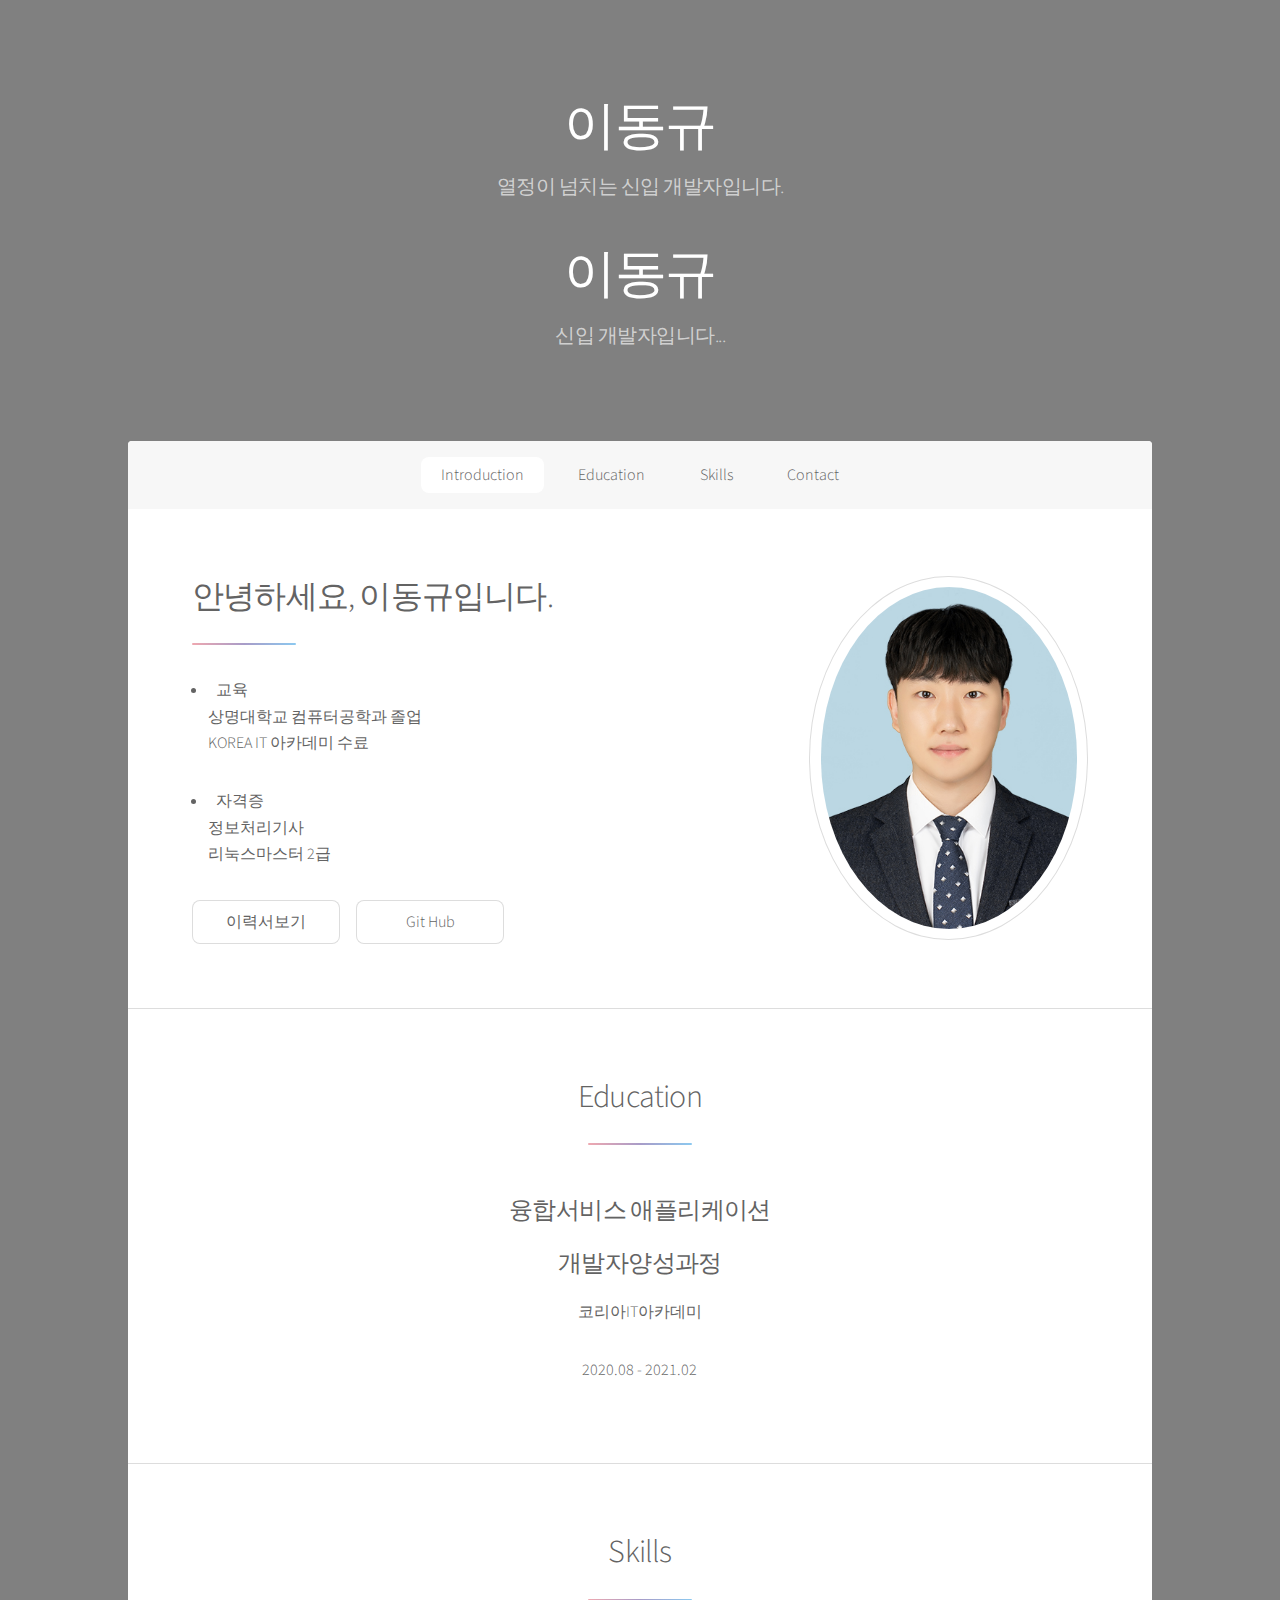
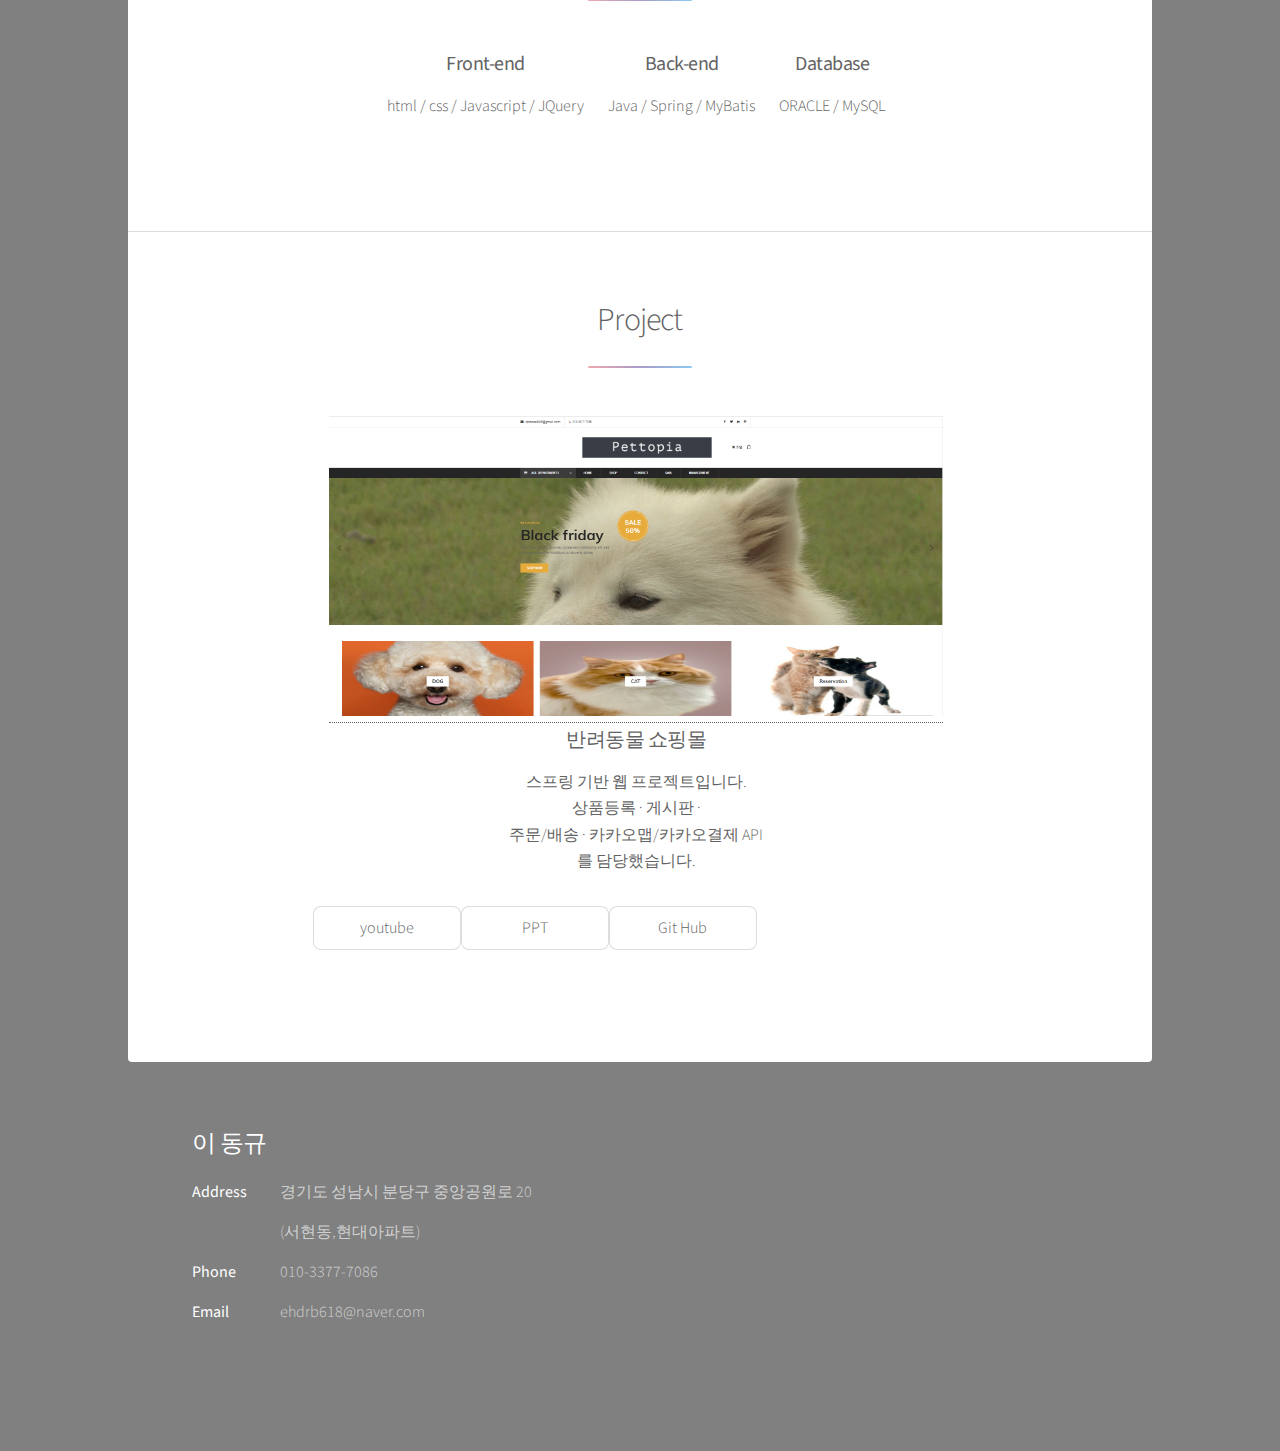
==== commit d606fa17: "Merge branch 'master' into gh-pages" ====
--- a/index.html
+++ b/index.html
@@ -6,7 +6,7 @@
 -->
 <html>
 	<head>
-		<title>leedongkyu Resume</title>
+		<title>leedongkyu</title>
 		<meta charset="utf-8" />
 		<meta name="viewport" content="width=device-width, initial-scale=1, user-scalable=no" />
 		<link rel="stylesheet" href="assets/css/main.css" />
@@ -20,8 +20,13 @@
 			<div id="wrapper">
 				<!-- Header -->
 					<header id="header" class="alt">
+
+						<h1>이동규</h1>
+						<p class="ko">열정이 넘치는 신입 개발자입니다.<br> </p>
+
 						<h1>이동규</h1>
 						<p>신입 개발자입니다...</p>
+
 					</header>
 				<!-- Nav -->
 					<nav id="nav">
@@ -64,7 +69,7 @@
 
 						<!-- First Section -->
 							<section id="first" class="main special">
-								<header class="major"> 
+								<header class="major">
 									<h2>Education</h2>
 								</header>
 								<ul class="features">
@@ -72,6 +77,7 @@
 										<h2>융합서비스 애플리케이션</h2>
 										<h2>개발자양성과정</h2>
 										<p>코리아IT아카데미</p>
+										<p>2020.08 - 2021.02</p>
 									</li>
 								</ul>
 							</section>
@@ -112,17 +118,20 @@
 									<h2>Project</h2>
 								</header>
 								<div class="features row">
-									<article class="col-lg-5">
-										<a>
-											<img src="images/board.PNG" style="width:100%; height:300px;">
-										</a>
-										<div class="content">
-											<h3 class="ko" style="font-size: 20px;"><strong>웹소켓 실시간 게시판</strong></h3>
-											<p class="ko" style="font-size: 16px;">
-												상세설명
-											</p>
-										</div>
-									</article>
+									<!--
+
+										<article class="col-lg-5">
+											<a>
+												<img src="images/board.PNG" style="width:100%; height:300px;">
+											</a>
+											<div class="content">
+												<h3 class="ko" style="font-size: 20px;"><strong>웹소켓 실시간 게시판</strong></h3>
+												<p class="ko" style="font-size: 16px;">
+													상세설명
+												</p>
+											</div>
+										</article>
+									-->
 
 									<article class="col-lg-5">
 										<a>
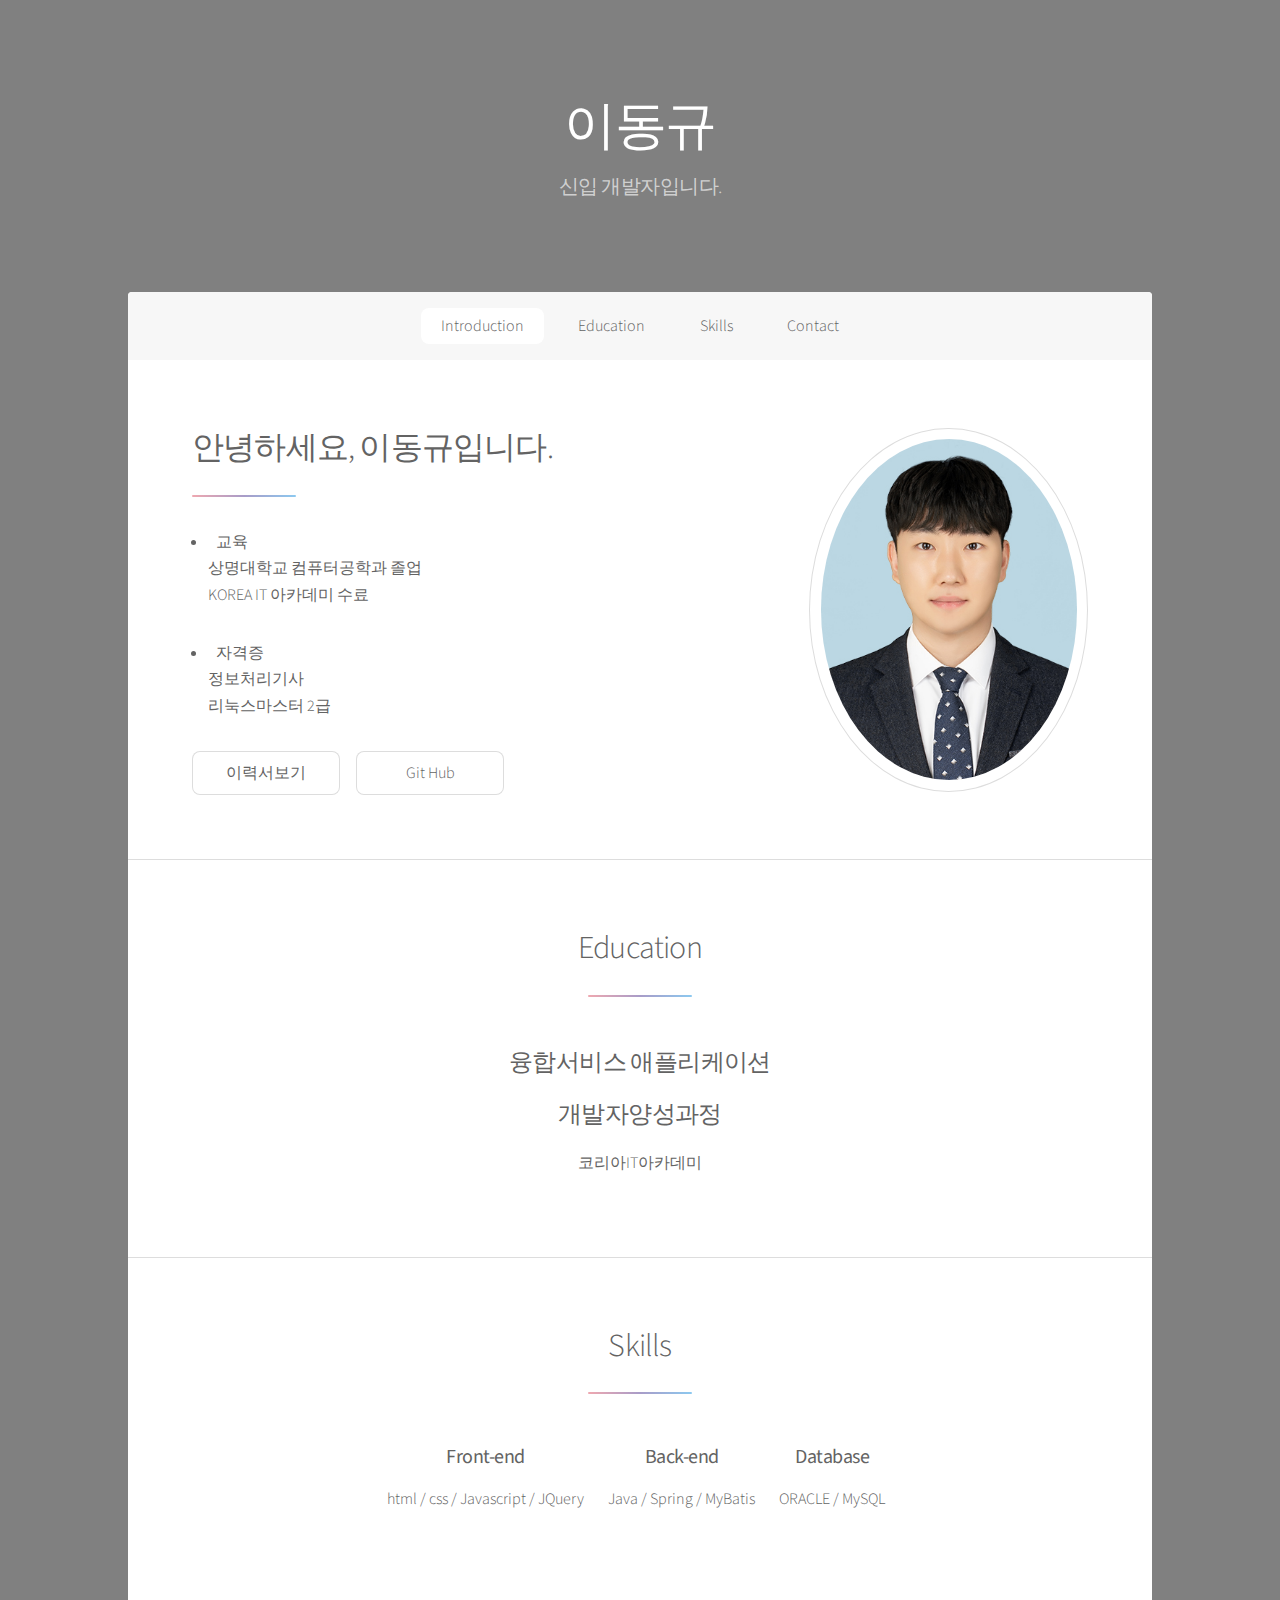
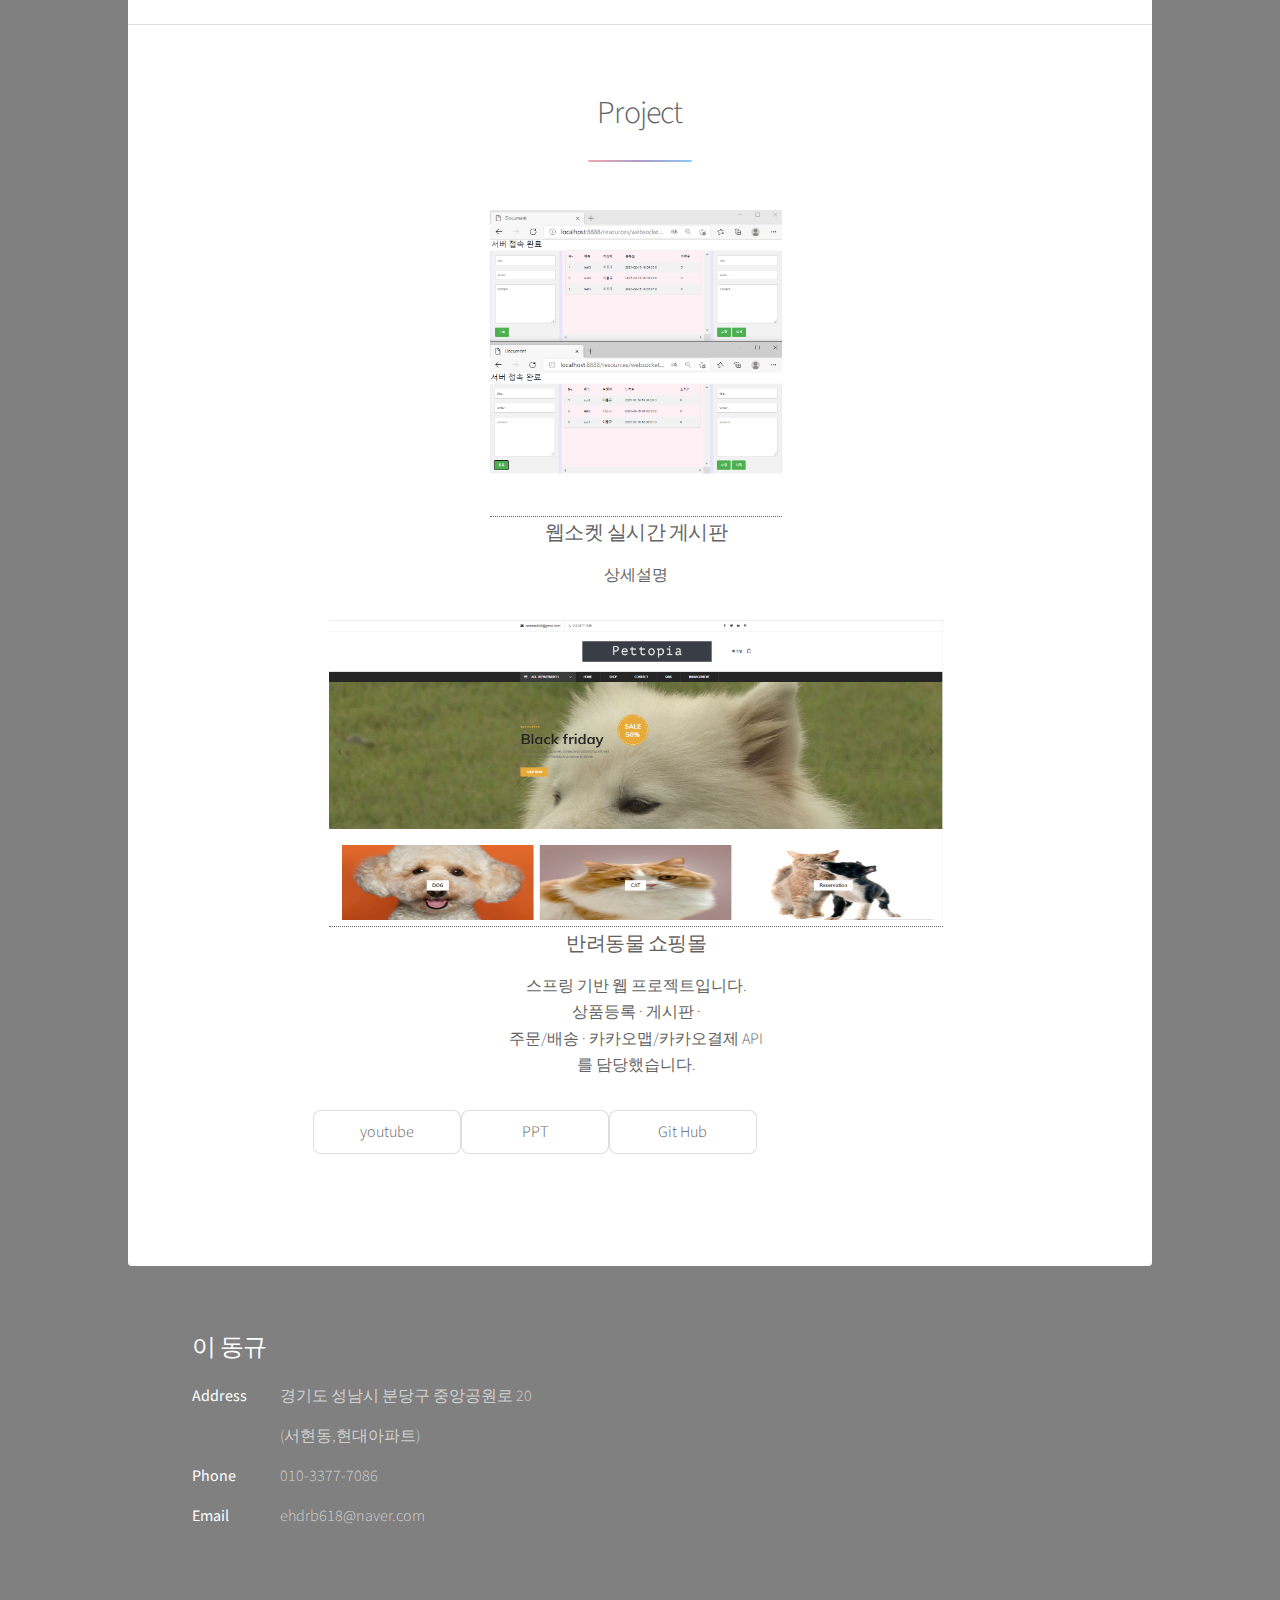
==== commit 754c45c6: "update" ====
--- a/index.html
+++ b/index.html
@@ -6,7 +6,7 @@
 -->
 <html>
 	<head>
-		<title>leedongkyu</title>
+		<title>leedongkyu Resume</title>
 		<meta charset="utf-8" />
 		<meta name="viewport" content="width=device-width, initial-scale=1, user-scalable=no" />
 		<link rel="stylesheet" href="assets/css/main.css" />
@@ -20,13 +20,8 @@
 			<div id="wrapper">
 				<!-- Header -->
 					<header id="header" class="alt">
-
 						<h1>이동규</h1>
-						<p class="ko">열정이 넘치는 신입 개발자입니다.<br> </p>
-
-						<h1>이동규</h1>
-						<p>신입 개발자입니다...</p>
-
+						<p>신입 개발자입니다.</p>
 					</header>
 				<!-- Nav -->
 					<nav id="nav">
@@ -45,7 +40,7 @@
 								<div class="spotlight">
 									<div class="content">
 										<header class="major">
-											<h2>안녕하세요, 이동규입니다.</h2>
+											<h2>안녕하세요, 이동규입니다. </h2>
 										</header>
 										<ul>
 											<li>교육</li>
@@ -69,7 +64,7 @@
 
 						<!-- First Section -->
 							<section id="first" class="main special">
-								<header class="major">
+								<header class="major"> 
 									<h2>Education</h2>
 								</header>
 								<ul class="features">
@@ -77,7 +72,6 @@
 										<h2>융합서비스 애플리케이션</h2>
 										<h2>개발자양성과정</h2>
 										<p>코리아IT아카데미</p>
-										<p>2020.08 - 2021.02</p>
 									</li>
 								</ul>
 							</section>
@@ -118,20 +112,17 @@
 									<h2>Project</h2>
 								</header>
 								<div class="features row">
-									<!--
-
-										<article class="col-lg-5">
-											<a>
-												<img src="images/board.PNG" style="width:100%; height:300px;">
-											</a>
-											<div class="content">
-												<h3 class="ko" style="font-size: 20px;"><strong>웹소켓 실시간 게시판</strong></h3>
-												<p class="ko" style="font-size: 16px;">
-													상세설명
-												</p>
-											</div>
-										</article>
-									-->
+									<article class="col-lg-5">
+										<a>
+											<img src="images/board.PNG" style="width:100%; height:300px;">
+										</a>
+										<div class="content">
+											<h3 class="ko" style="font-size: 20px;"><strong>웹소켓 실시간 게시판</strong></h3>
+											<p class="ko" style="font-size: 16px;">
+												상세설명
+											</p>
+										</div>
+									</article>
 
 									<article class="col-lg-5">
 										<a>
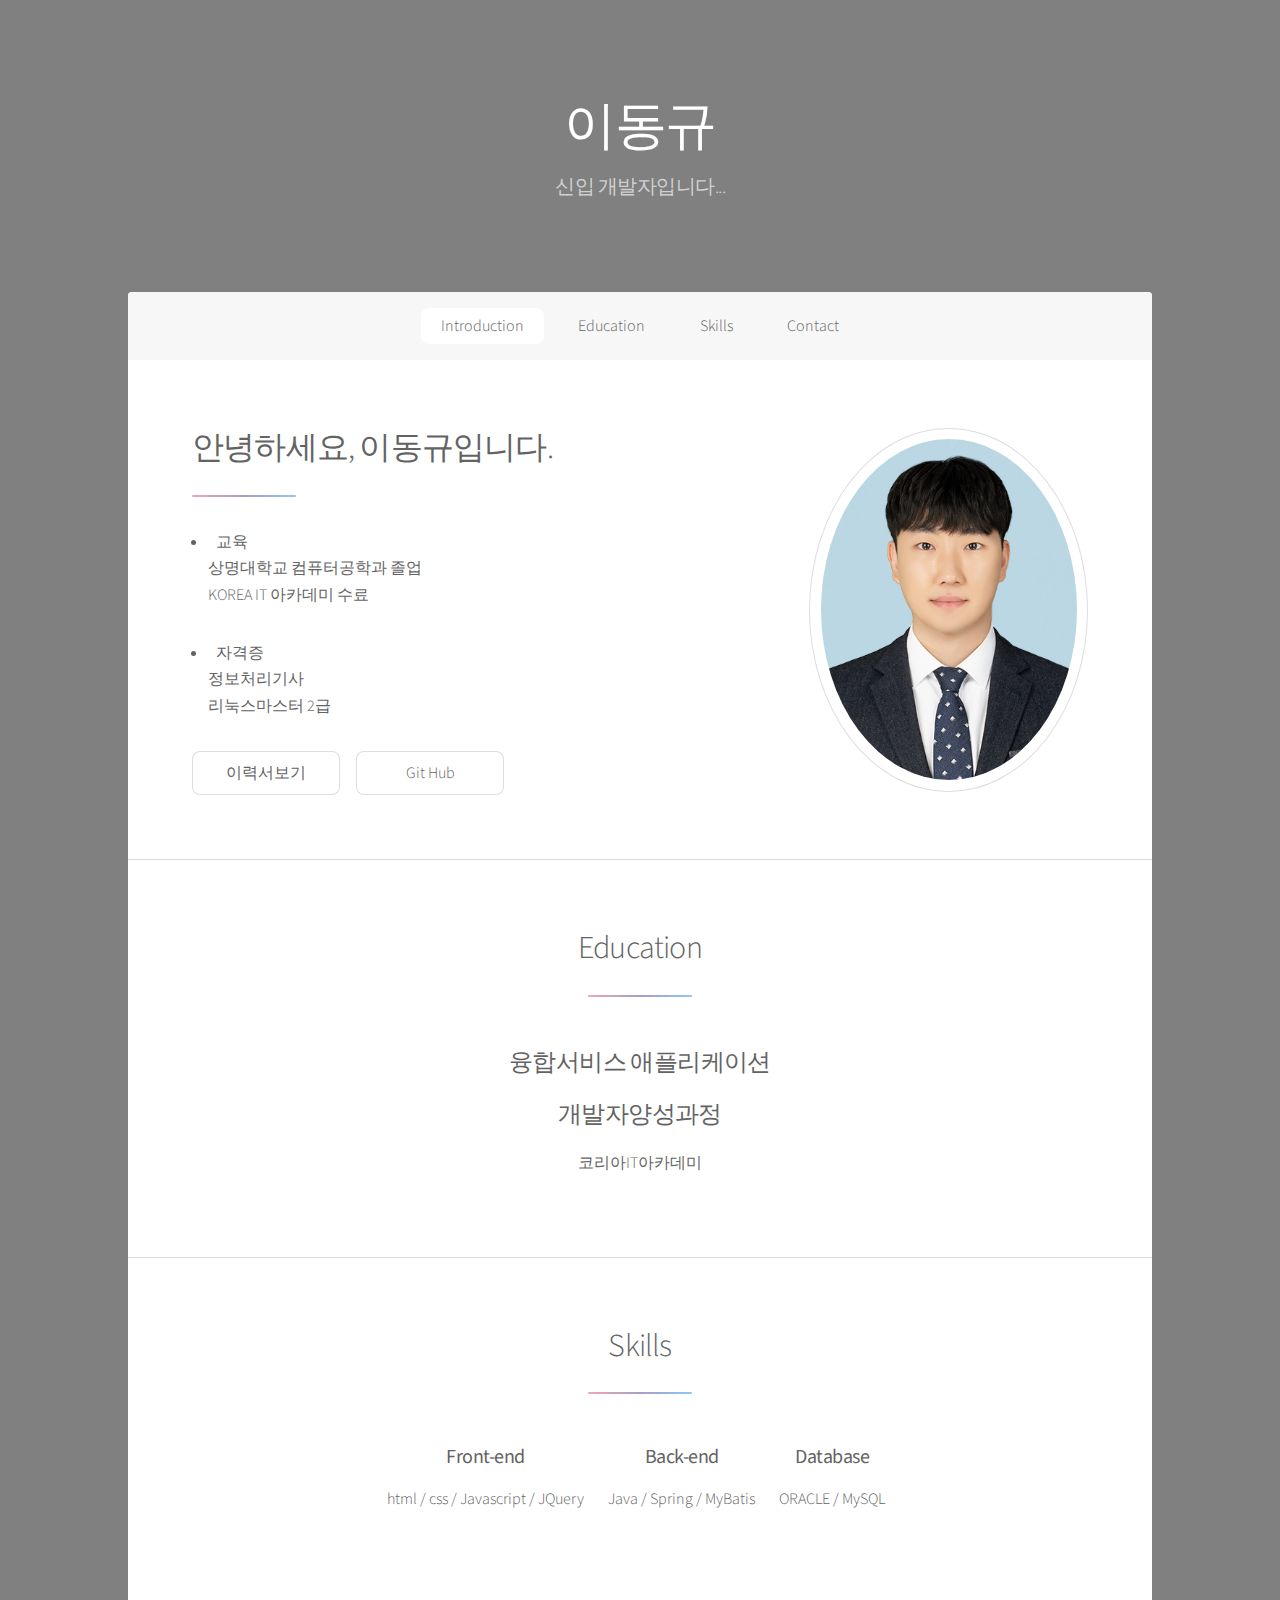
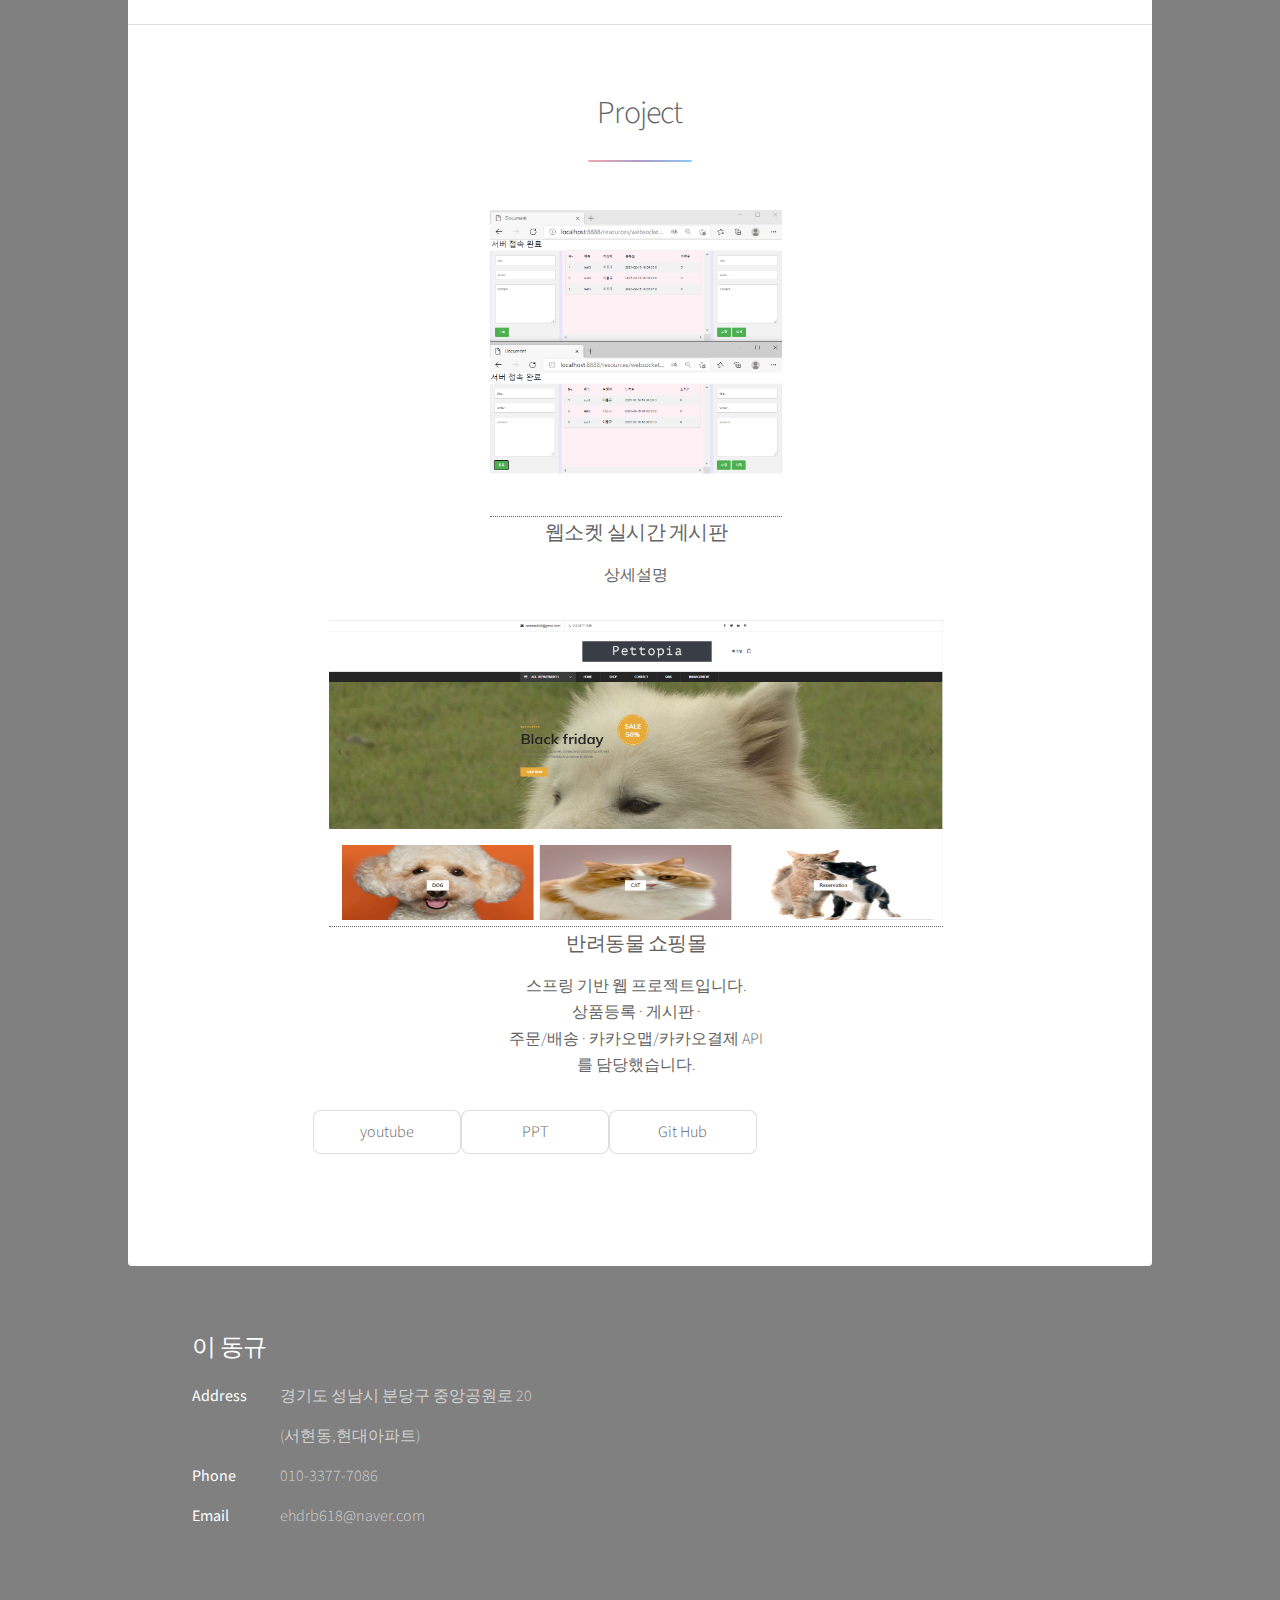
==== commit bddc8f09: "Merge branch 'master' of https://github.com/qowoeo948/Resume" ====
--- a/index.html
+++ b/index.html
@@ -21,7 +21,8 @@
 				<!-- Header -->
 					<header id="header" class="alt">
 						<h1>이동규</h1>
-						<p>신입 개발자입니다.</p>
+						<p>신입 개발자입니다...</p>
+
 					</header>
 				<!-- Nav -->
 					<nav id="nav">
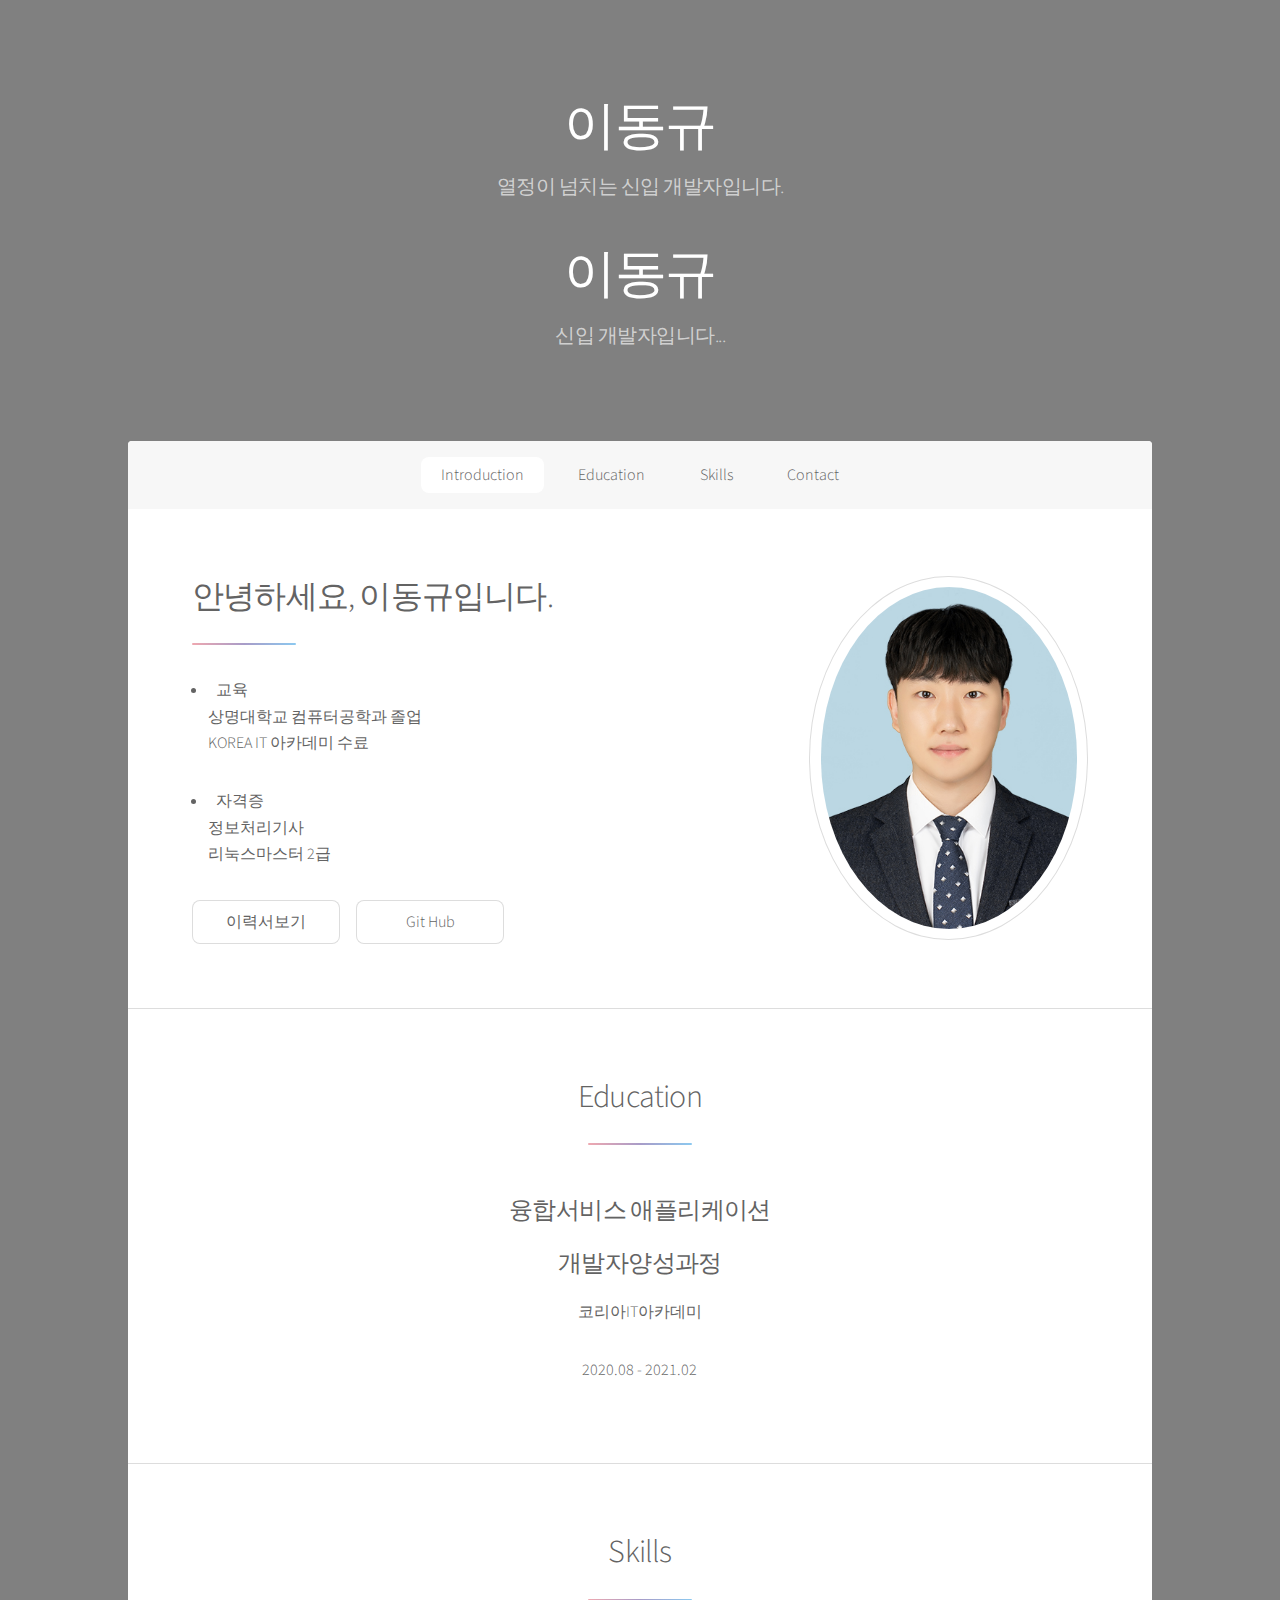
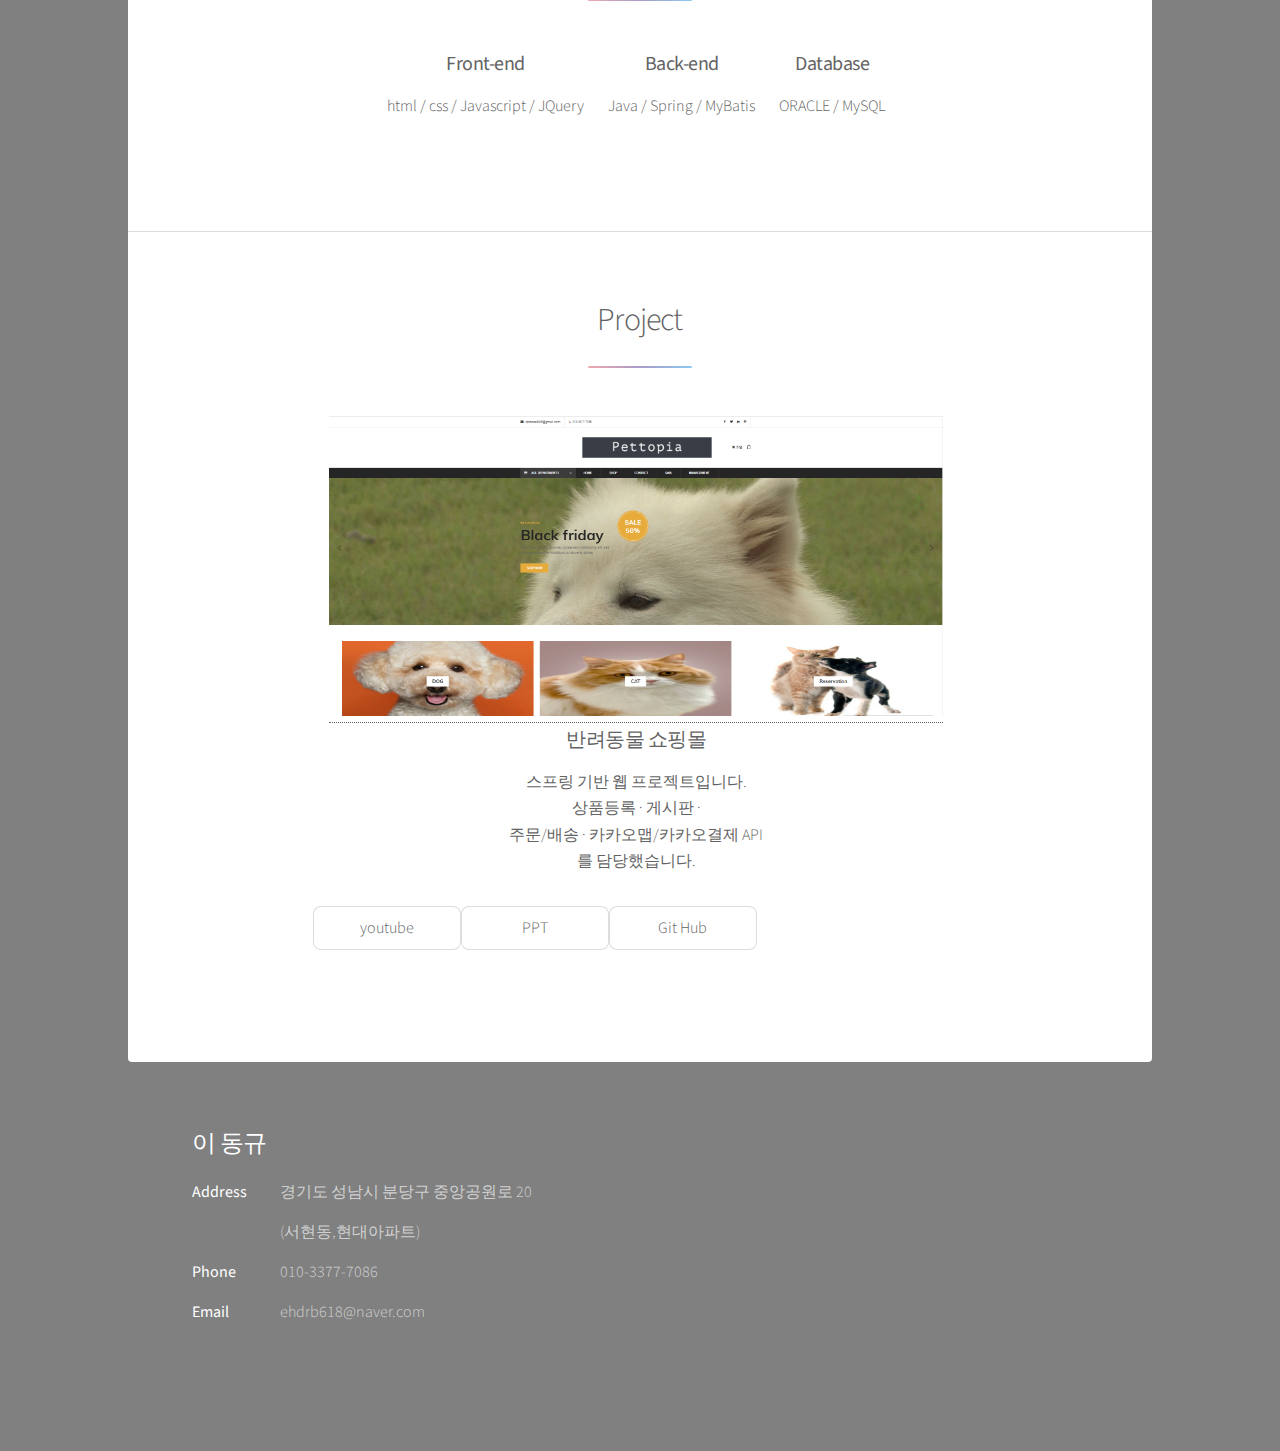
==== commit d178282d: "Merge branch 'master' into gh-pages" ====
--- a/index.html
+++ b/index.html
@@ -6,7 +6,7 @@
 -->
 <html>
 	<head>
-		<title>leedongkyu Resume</title>
+		<title>leedongkyu</title>
 		<meta charset="utf-8" />
 		<meta name="viewport" content="width=device-width, initial-scale=1, user-scalable=no" />
 		<link rel="stylesheet" href="assets/css/main.css" />
@@ -20,6 +20,10 @@
 			<div id="wrapper">
 				<!-- Header -->
 					<header id="header" class="alt">
+
+						<h1>이동규</h1>
+						<p class="ko">열정이 넘치는 신입 개발자입니다.<br> </p>
+
 						<h1>이동규</h1>
 						<p>신입 개발자입니다...</p>
 
@@ -65,7 +69,7 @@
 
 						<!-- First Section -->
 							<section id="first" class="main special">
-								<header class="major"> 
+								<header class="major">
 									<h2>Education</h2>
 								</header>
 								<ul class="features">
@@ -73,6 +77,7 @@
 										<h2>융합서비스 애플리케이션</h2>
 										<h2>개발자양성과정</h2>
 										<p>코리아IT아카데미</p>
+										<p>2020.08 - 2021.02</p>
 									</li>
 								</ul>
 							</section>
@@ -113,17 +118,20 @@
 									<h2>Project</h2>
 								</header>
 								<div class="features row">
-									<article class="col-lg-5">
-										<a>
-											<img src="images/board.PNG" style="width:100%; height:300px;">
-										</a>
-										<div class="content">
-											<h3 class="ko" style="font-size: 20px;"><strong>웹소켓 실시간 게시판</strong></h3>
-											<p class="ko" style="font-size: 16px;">
-												상세설명
-											</p>
-										</div>
-									</article>
+									<!--
+
+										<article class="col-lg-5">
+											<a>
+												<img src="images/board.PNG" style="width:100%; height:300px;">
+											</a>
+											<div class="content">
+												<h3 class="ko" style="font-size: 20px;"><strong>웹소켓 실시간 게시판</strong></h3>
+												<p class="ko" style="font-size: 16px;">
+													상세설명
+												</p>
+											</div>
+										</article>
+									-->
 
 									<article class="col-lg-5">
 										<a>
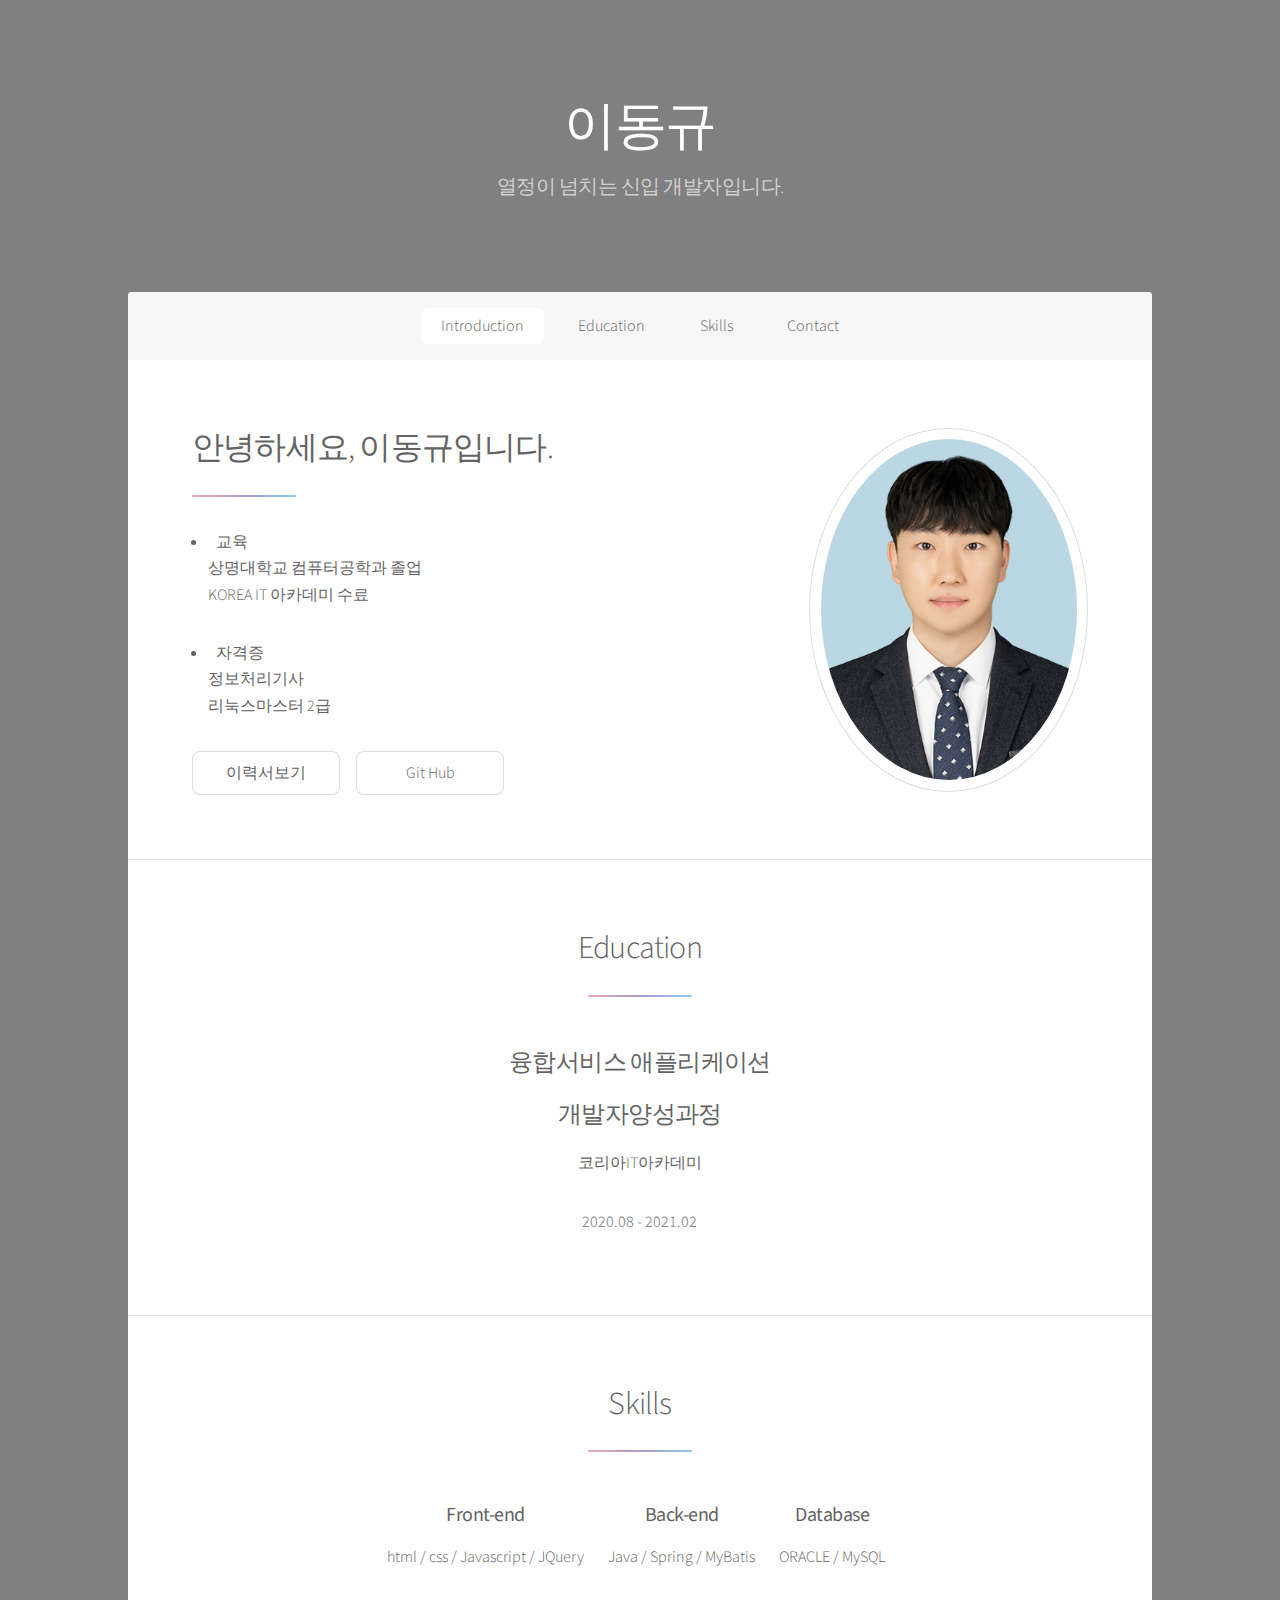
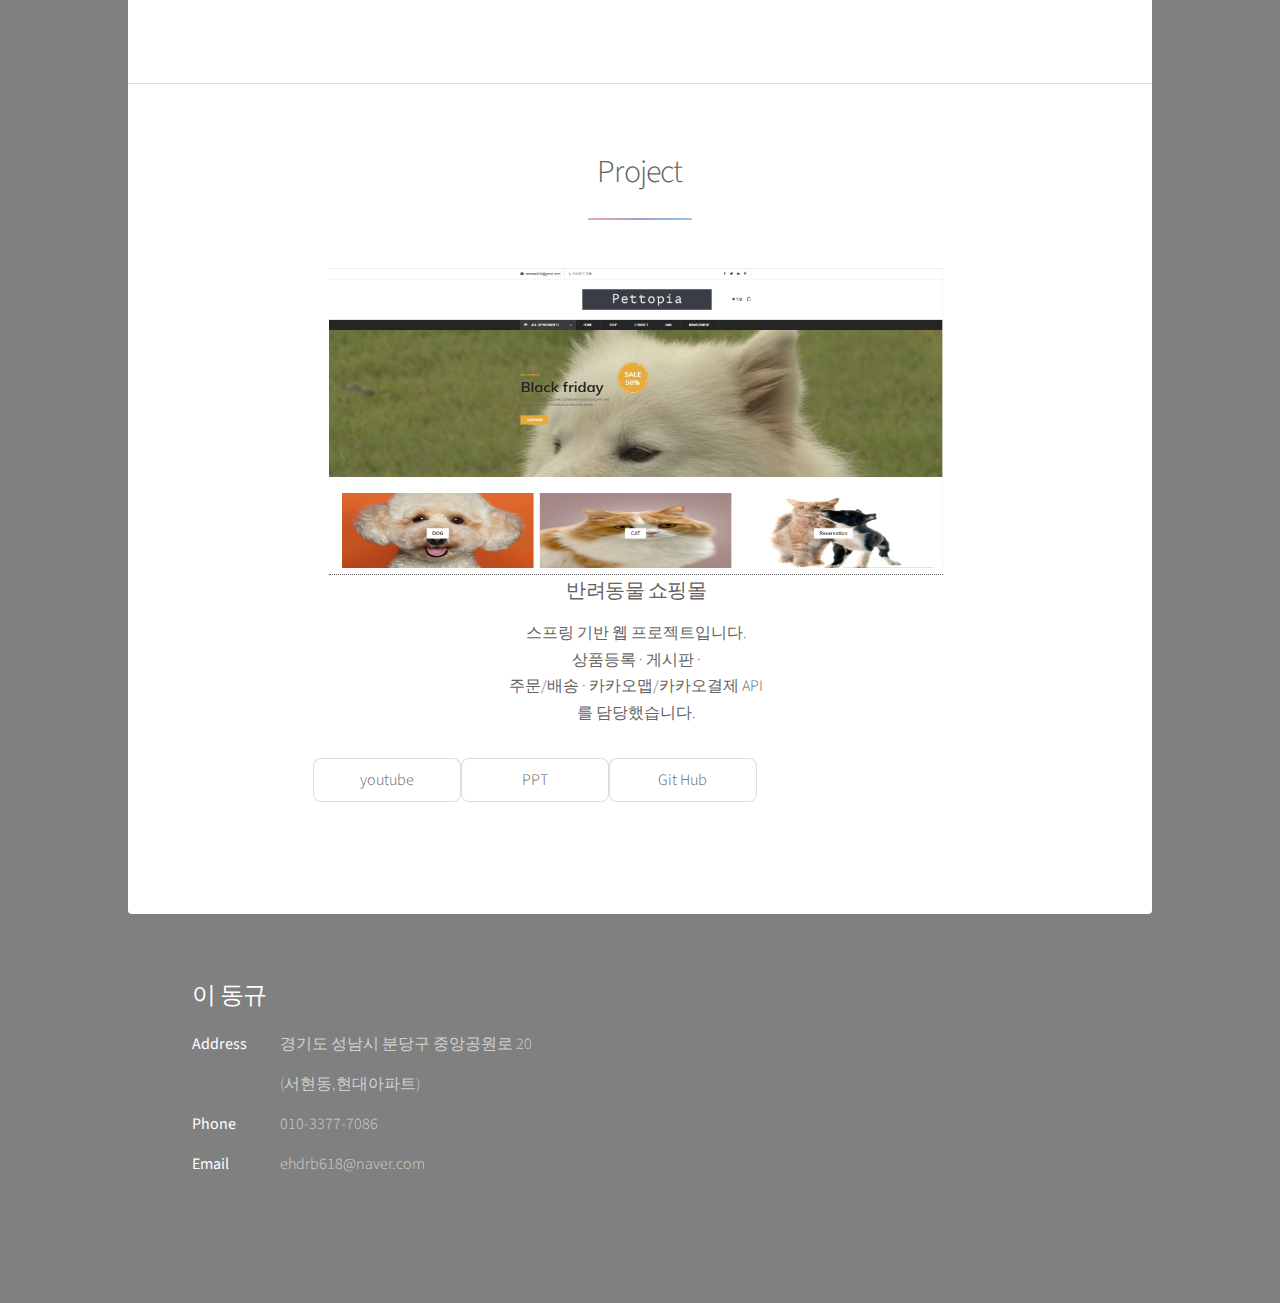
==== commit 4fdfceb5: "1" ====
--- a/index.html
+++ b/index.html
@@ -23,9 +23,6 @@
 
 						<h1>이동규</h1>
 						<p class="ko">열정이 넘치는 신입 개발자입니다.<br> </p>
-
-						<h1>이동규</h1>
-						<p>신입 개발자입니다...</p>
 
 					</header>
 				<!-- Nav -->
